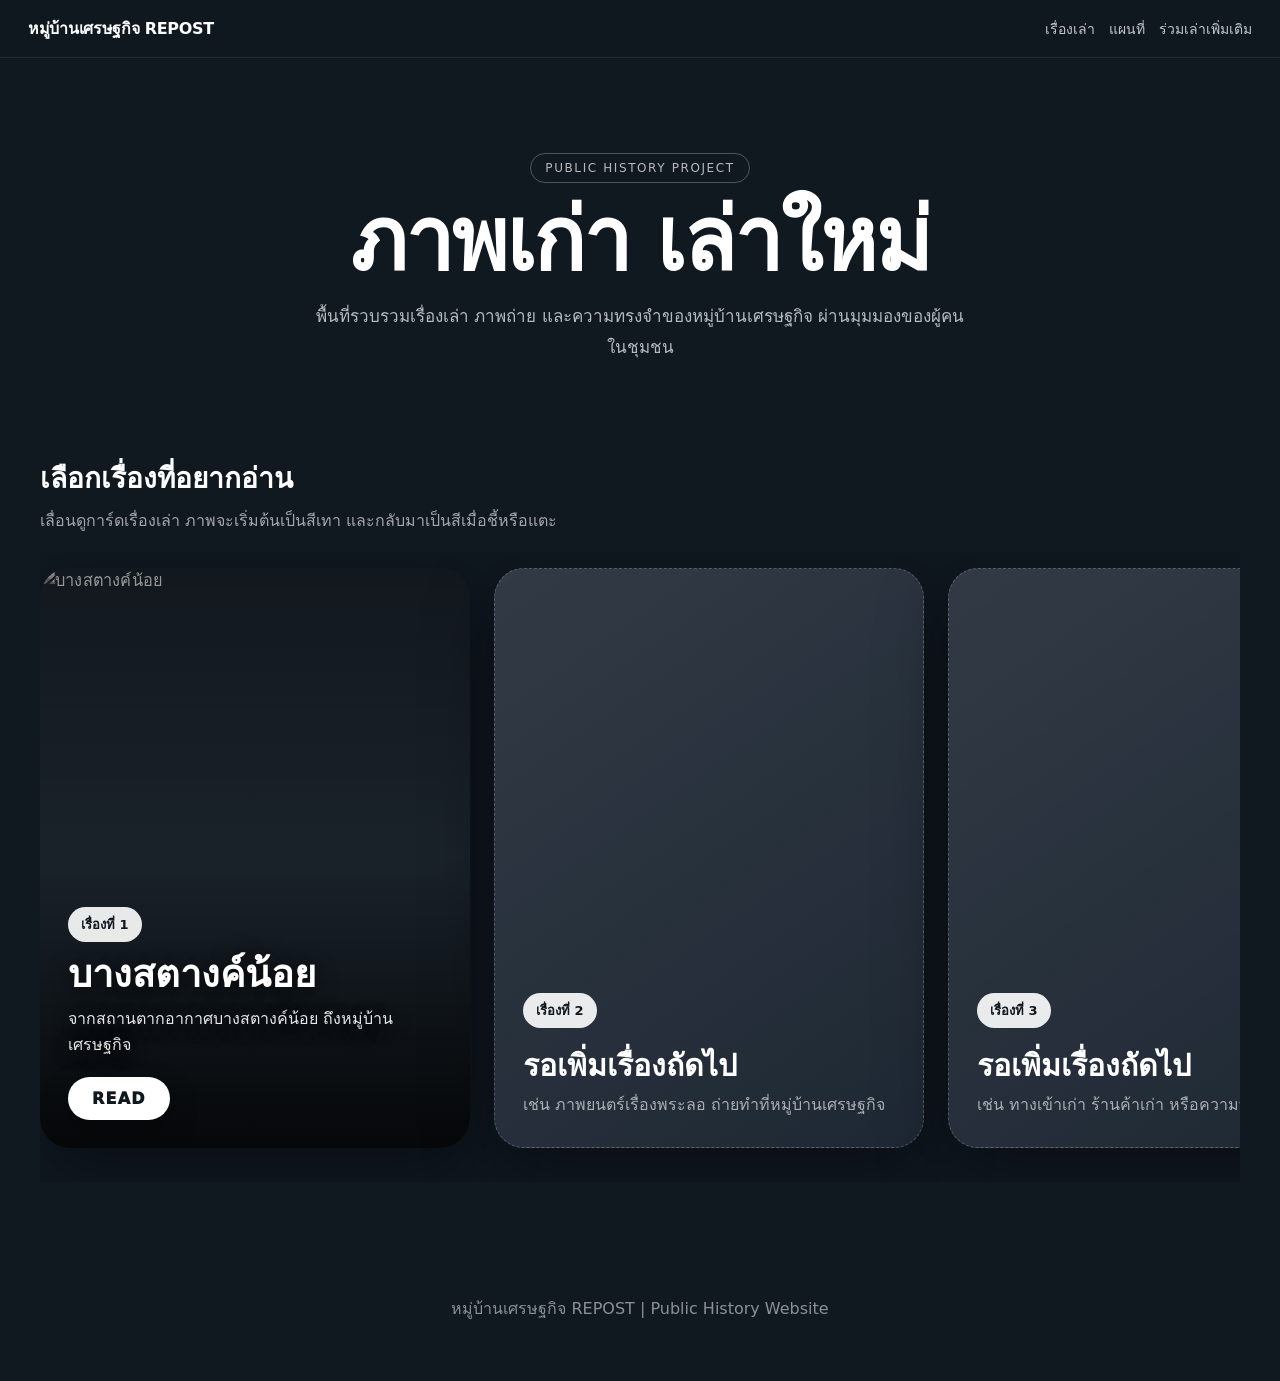
==== index.html @ ec175899 "index.html" ====
<!DOCTYPE html>
<html lang="th">
<head>
  <meta charset="UTF-8" />
  <meta name="viewport" content="width=device-width, initial-scale=1.0" />

  <title>หมู่บ้านเศรษฐกิจ REPOST</title>

  <link rel="stylesheet" href="style.css" />
</head>
<body>

  <header class="topbar">
    <div class="logo-text">หมู่บ้านเศรษฐกิจ REPOST</div>

    <nav class="nav-links">
      <a href="#stories">เรื่องเล่า</a>
      <a href="#">แผนที่</a>
      <a href="#">ร่วมเล่าเพิ่มเติม</a>
    </nav>
  </header>

  <main>

    <section class="hero">
      <div class="hero-content">
        <div class="eyebrow">PUBLIC HISTORY PROJECT</div>
        <h1>ภาพเก่า เล่าใหม่</h1>
        <p>
          พื้นที่รวบรวมเรื่องเล่า ภาพถ่าย และความทรงจำของหมู่บ้านเศรษฐกิจ
          ผ่านมุมมองของผู้คนในชุมชน
        </p>
      </div>
    </section>

    <section id="stories" class="stories-section">

      <div class="section-heading">
        <h2>เลือกเรื่องที่อยากอ่าน</h2>
        <p>เลื่อนดูการ์ดเรื่องเล่า ภาพจะเริ่มต้นเป็นสีเทา และกลับมาเป็นสีเมื่อชี้หรือแตะ</p>
      </div>

      <div class="story-carousel">

        <article class="story-card">
          <img src="images/pic2.svg" alt="บางสตางค์น้อย" />

          <div class="story-gradient"></div>

          <div class="story-info">
            <span class="story-number">เรื่องที่ 1</span>
            <h3>บางสตางค์น้อย</h3>
            <p>จากสถานตากอากาศบางสตางค์น้อย ถึงหมู่บ้านเศรษฐกิจ</p>
            <a class="read-btn" href="bang-satang-noi.html">READ</a>
          </div>
        </article>

        <article class="story-card empty-card">
          <div class="empty-content">
            <span class="story-number">เรื่องที่ 2</span>
            <h3>รอเพิ่มเรื่องถัดไป</h3>
            <p>เช่น ภาพยนตร์เรื่องพระลอ ถ่ายทำที่หมู่บ้านเศรษฐกิจ</p>
          </div>
        </article>

        <article class="story-card empty-card">
          <div class="empty-content">
            <span class="story-number">เรื่องที่ 3</span>
            <h3>รอเพิ่มเรื่องถัดไป</h3>
            <p>เช่น ทางเข้าเก่า ร้านค้าเก่า หรือความทรงจำวัยเด็ก</p>
          </div>
        </article>

      </div>

    </section>

  </main>

  <footer class="footer">
    <p>หมู่บ้านเศรษฐกิจ REPOST | Public History Website</p>
  </footer>

  <script src="script.js"></script>
</body>
</html>
---- style.css ----
* {
  box-sizing: border-box;
}

html {
  scroll-behavior: smooth;
}

body {
  margin: 0;
  font-family: system-ui, -apple-system, BlinkMacSystemFont, "Segoe UI", sans-serif;
  background: #101820;
  color: #ffffff;
}

/* ---------- Topbar ---------- */

.topbar {
  position: sticky;
  top: 0;
  z-index: 20;
  display: flex;
  justify-content: space-between;
  align-items: center;
  padding: 16px 28px;
  background: rgba(16, 24, 32, 0.82);
  backdrop-filter: blur(18px);
  border-bottom: 1px solid rgba(255, 255, 255, 0.08);
}

.logo-text {
  font-weight: 900;
  letter-spacing: -0.3px;
}

.nav-links {
  display: flex;
  gap: 14px;
}

.nav-links a {
  color: rgba(255, 255, 255, 0.76);
  text-decoration: none;
  font-size: 14px;
}

.nav-links a:hover {
  color: #ffffff;
}

/* ---------- Hero ---------- */

.hero {
  min-height: 42vh;
  display: flex;
  align-items: center;
  justify-content: center;
  padding: 56px 24px 34px;
  text-align: center;
}

.hero-content {
  width: min(760px, 92vw);
}

.eyebrow {
  display: inline-block;
  margin-bottom: 14px;
  padding: 7px 14px;
  border-radius: 999px;
  border: 1px solid rgba(255, 255, 255, 0.26);
  color: rgba(255, 255, 255, 0.7);
  font-size: 12px;
  letter-spacing: 1.6px;
}

.hero h1 {
  margin: 0;
  font-size: clamp(42px, 8vw, 86px);
  line-height: 1;
  font-weight: 950;
  letter-spacing: -2px;
}

.hero p {
  margin: 18px auto 0;
  max-width: 660px;
  color: rgba(255, 255, 255, 0.7);
  font-size: 17px;
  line-height: 1.8;
}

/* ---------- Stories ---------- */

.stories-section {
  width: min(1200px, 94vw);
  margin: 0 auto;
  padding: 20px 0 70px;
}

.section-heading {
  margin-bottom: 18px;
}

.section-heading h2 {
  margin: 0;
  font-size: 28px;
  font-weight: 900;
}

.section-heading p {
  margin: 8px 0 0;
  color: rgba(255, 255, 255, 0.62);
  line-height: 1.6;
}

.story-carousel {
  display: flex;
  gap: 24px;
  overflow-x: auto;
  padding: 16px 4px 34px;
  scroll-snap-type: x mandatory;
}

.story-carousel::-webkit-scrollbar {
  height: 10px;
}

.story-carousel::-webkit-scrollbar-track {
  background: rgba(255, 255, 255, 0.06);
  border-radius: 999px;
}

.story-carousel::-webkit-scrollbar-thumb {
  background: rgba(255, 255, 255, 0.28);
  border-radius: 999px;
}

.story-card {
  position: relative;
  flex: 0 0 min(82vw, 430px);
  height: 580px;
  border-radius: 30px;
  overflow: hidden;
  background: #1f2933;
  box-shadow: 0 24px 70px rgba(0, 0, 0, 0.38);
  scroll-snap-align: start;
  transition:
    transform 0.45s ease,
    box-shadow 0.45s ease;
}

.story-card:hover {
  transform: translateY(-10px);
  box-shadow: 0 34px 90px rgba(0, 0, 0, 0.58);
}

.story-card img {
  width: 100%;
  height: 100%;
  object-fit: cover;
  filter: grayscale(100%);
  transform: scale(1.02);
  transition:
    filter 0.8s ease,
    transform 0.8s ease;
}

.story-card:hover img {
  filter: grayscale(0%);
  transform: scale(1.08);
}

/* รองรับมือถือ: แตะแล้วเห็นสีง่ายขึ้น */
.story-card:active img {
  filter: grayscale(0%);
  transform: scale(1.08);
}

.story-gradient {
  position: absolute;
  inset: 0;
  background:
    linear-gradient(to top, rgba(0, 0, 0, 0.82), rgba(0, 0, 0, 0.18), rgba(0, 0, 0, 0.42));
  pointer-events: none;
}

.story-info {
  position: absolute;
  inset: 0;
  padding: 28px;
  display: flex;
  flex-direction: column;
  justify-content: flex-end;
}

.story-number {
  display: inline-flex;
  align-self: flex-start;
  margin-bottom: 12px;
  padding: 7px 13px;
  border-radius: 999px;
  background: rgba(255, 255, 255, 0.9);
  color: #101820;
  font-size: 13px;
  font-weight: 900;
}

.story-info h3 {
  margin: 0;
  font-size: 38px;
  line-height: 1.1;
  font-weight: 950;
  text-shadow: 0 4px 20px rgba(0, 0, 0, 0.85);
}

.story-info p {
  margin: 10px 0 18px;
  color: rgba(255, 255, 255, 0.9);
  line-height: 1.65;
  font-size: 16px;
  text-shadow: 0 4px 18px rgba(0, 0, 0, 0.85);
}

.read-btn {
  align-self: flex-start;
  display: inline-flex;
  align-items: center;
  justify-content: center;
  text-decoration: none;
  border-radius: 999px;
  padding: 12px 24px;
  background: #ffffff;
  color: #101820;
  font-weight: 950;
  letter-spacing: 1.2px;
  box-shadow: 0 12px 28px rgba(0, 0, 0, 0.35);
  transition:
    transform 0.3s ease,
    background 0.3s ease;
}

.read-btn:hover {
  transform: translateY(-2px);
  background: #ffd166;
}

/* ---------- Empty Card ---------- */

.empty-card {
  display: flex;
  align-items: flex-end;
  padding: 28px;
  background:
    linear-gradient(145deg, rgba(255, 255, 255, 0.10), rgba(255, 255, 255, 0.02)),
    #1a2430;
  border: 1px dashed rgba(255, 255, 255, 0.22);
}

.empty-content h3 {
  margin: 8px 0;
  font-size: 30px;
  line-height: 1.2;
}

.empty-content p {
  margin: 0;
  color: rgba(255, 255, 255, 0.62);
  line-height: 1.65;
}

/* ---------- Footer ---------- */

.footer {
  padding: 28px 24px 44px;
  text-align: center;
  color: rgba(255, 255, 255, 0.52);
}

/* ---------- Responsive ---------- */

@media (max-width: 760px) {
  .topbar {
    align-items: flex-start;
    gap: 10px;
    flex-direction: column;
  }

  .nav-links {
    width: 100%;
    overflow-x: auto;
    padding-bottom: 2px;
  }

  .hero {
    min-height: 36vh;
    padding-top: 42px;
  }

  .story-card {
    flex-basis: 86vw;
    height: 540px;
  }

  .story-info h3 {
    font-size: 32px;
  }
}
.story-card.is-touching img {
  filter: grayscale(0%);
  transform: scale(1.08);
}
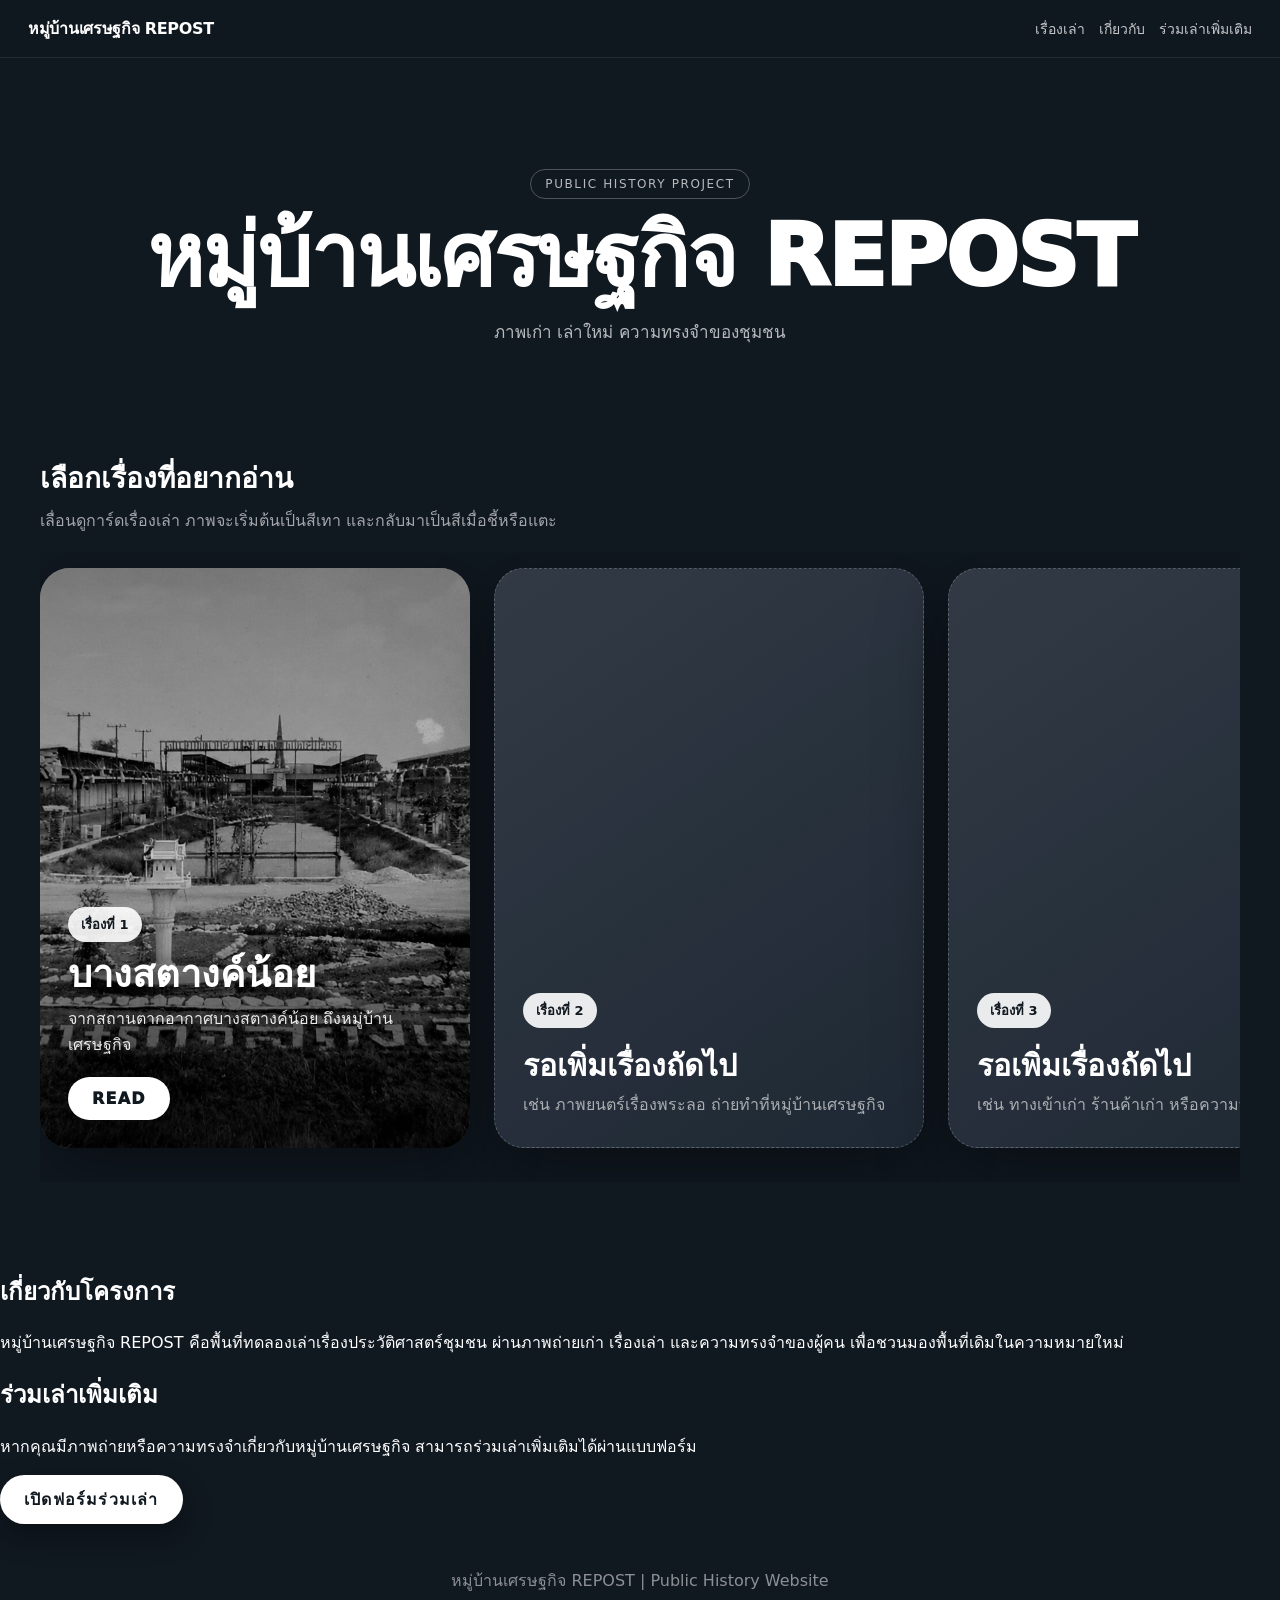
==== commit da0e0d80: "index.html" ====
--- a/index.html
+++ b/index.html
@@ -15,42 +15,51 @@
 
     <nav class="nav-links">
       <a href="#stories">เรื่องเล่า</a>
-      <a href="#">แผนที่</a>
-      <a href="#">ร่วมเล่าเพิ่มเติม</a>
+      <a href="#about">เกี่ยวกับ</a>
+      <a href="#comment">ร่วมเล่าเพิ่มเติม</a>
     </nav>
   </header>
 
   <main>
 
-    <section class="hero">
-      <div class="hero-content">
+    <section class="hero" id="home">
+      <div class="hero-inner">
         <div class="eyebrow">PUBLIC HISTORY PROJECT</div>
-        <h1>ภาพเก่า เล่าใหม่</h1>
+
+        <h1>หมู่บ้านเศรษฐกิจ REPOST</h1>
+
         <p>
-          พื้นที่รวบรวมเรื่องเล่า ภาพถ่าย และความทรงจำของหมู่บ้านเศรษฐกิจ
-          ผ่านมุมมองของผู้คนในชุมชน
+          ภาพเก่า เล่าใหม่ ความทรงจำของชุมชน
         </p>
       </div>
     </section>
 
-    <section id="stories" class="stories-section">
+    <section class="stories-section" id="stories">
 
       <div class="section-heading">
         <h2>เลือกเรื่องที่อยากอ่าน</h2>
-        <p>เลื่อนดูการ์ดเรื่องเล่า ภาพจะเริ่มต้นเป็นสีเทา และกลับมาเป็นสีเมื่อชี้หรือแตะ</p>
+        <p>
+          เลื่อนดูการ์ดเรื่องเล่า ภาพจะเริ่มต้นเป็นสีเทา
+          และกลับมาเป็นสีเมื่อชี้หรือแตะ
+        </p>
       </div>
 
       <div class="story-carousel">
 
         <article class="story-card">
-          <img src="images/pic2.svg" alt="บางสตางค์น้อย" />
+          <img src="pic2.svg" alt="บางสตางค์น้อย">
 
           <div class="story-gradient"></div>
 
           <div class="story-info">
             <span class="story-number">เรื่องที่ 1</span>
+
             <h3>บางสตางค์น้อย</h3>
-            <p>จากสถานตากอากาศบางสตางค์น้อย ถึงหมู่บ้านเศรษฐกิจ</p>
+
+            <p>
+              จากสถานตากอากาศบางสตางค์น้อย ถึงหมู่บ้านเศรษฐกิจ
+            </p>
+
             <a class="read-btn" href="bang-satang-noi.html">READ</a>
           </div>
         </article>
@@ -58,21 +67,56 @@
         <article class="story-card empty-card">
           <div class="empty-content">
             <span class="story-number">เรื่องที่ 2</span>
+
             <h3>รอเพิ่มเรื่องถัดไป</h3>
-            <p>เช่น ภาพยนตร์เรื่องพระลอ ถ่ายทำที่หมู่บ้านเศรษฐกิจ</p>
+
+            <p>
+              เช่น ภาพยนตร์เรื่องพระลอ ถ่ายทำที่หมู่บ้านเศรษฐกิจ
+            </p>
           </div>
         </article>
 
         <article class="story-card empty-card">
           <div class="empty-content">
             <span class="story-number">เรื่องที่ 3</span>
+
             <h3>รอเพิ่มเรื่องถัดไป</h3>
-            <p>เช่น ทางเข้าเก่า ร้านค้าเก่า หรือความทรงจำวัยเด็ก</p>
+
+            <p>
+              เช่น ทางเข้าเก่า ร้านค้าเก่า หรือความทรงจำวัยเด็ก
+            </p>
           </div>
         </article>
 
       </div>
 
+    </section>
+
+    <section class="about-section" id="about">
+      <div class="about-card">
+        <h2>เกี่ยวกับโครงการ</h2>
+
+        <p>
+          หมู่บ้านเศรษฐกิจ REPOST คือพื้นที่ทดลองเล่าเรื่องประวัติศาสตร์ชุมชน
+          ผ่านภาพถ่ายเก่า เรื่องเล่า และความทรงจำของผู้คน
+          เพื่อชวนมองพื้นที่เดิมในความหมายใหม่
+        </p>
+      </div>
+    </section>
+
+    <section class="comment-section" id="comment">
+      <div class="comment-card">
+        <h2>ร่วมเล่าเพิ่มเติม</h2>
+
+        <p>
+          หากคุณมีภาพถ่ายหรือความทรงจำเกี่ยวกับหมู่บ้านเศรษฐกิจ
+          สามารถร่วมเล่าเพิ่มเติมได้ผ่านแบบฟอร์ม
+        </p>
+
+        <a class="read-btn" href="#" target="_blank" rel="noopener">
+          เปิดฟอร์มร่วมเล่า
+        </a>
+      </div>
     </section>
 
   </main>
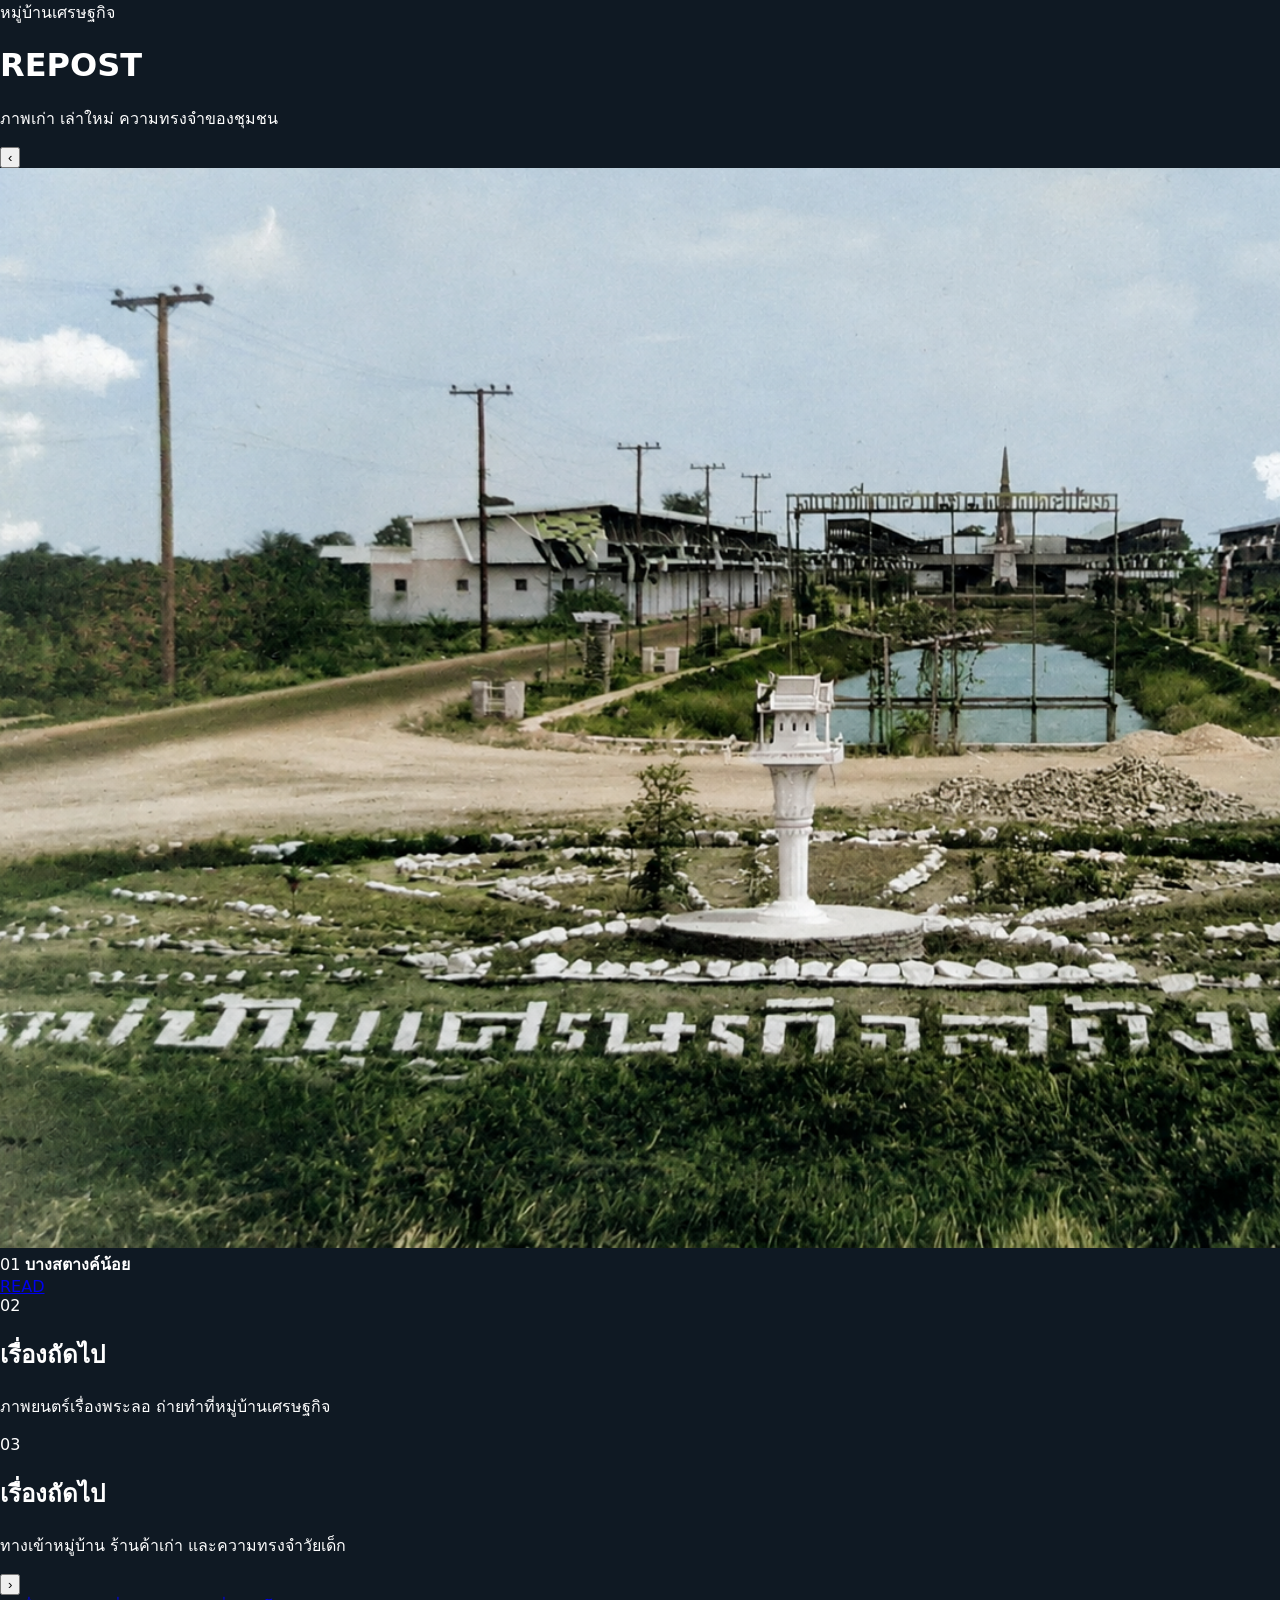
==== commit ee1c18a0: "index.html" ====
--- a/index.html
+++ b/index.html
@@ -5,125 +5,71 @@
   <meta name="viewport" content="width=device-width, initial-scale=1.0" />
 
   <title>หมู่บ้านเศรษฐกิจ REPOST</title>
-
   <link rel="stylesheet" href="style.css" />
 </head>
+
 <body>
 
-  <header class="topbar">
-    <div class="logo-text">หมู่บ้านเศรษฐกิจ REPOST</div>
+  <main class="app-shell">
 
-    <nav class="nav-links">
-      <a href="#stories">เรื่องเล่า</a>
-      <a href="#about">เกี่ยวกับ</a>
-      <a href="#comment">ร่วมเล่าเพิ่มเติม</a>
-    </nav>
-  </header>
+    <header class="brand-header">
+      <div class="small-title">หมู่บ้านเศรษฐกิจ</div>
+      <h1>REPOST</h1>
+      <p>ภาพเก่า เล่าใหม่ ความทรงจำของชุมชน</p>
+    </header>
 
-  <main>
+    <section class="story-stage">
 
-    <section class="hero" id="home">
-      <div class="hero-inner">
-        <div class="eyebrow">PUBLIC HISTORY PROJECT</div>
+      <button class="nav-btn nav-left" onclick="scrollStories(-1)">‹</button>
 
-        <h1>หมู่บ้านเศรษฐกิจ REPOST</h1>
+      <div class="story-track" id="storyTrack">
 
-        <p>
-          ภาพเก่า เล่าใหม่ ความทรงจำของชุมชน
-        </p>
-      </div>
-    </section>
+        <article class="story-slide active">
+          <a href="bang-satang-noi.html" class="story-image-link">
+            <img src="pic2.svg" alt="บางสตางค์น้อย" />
+          </a>
 
-    <section class="stories-section" id="stories">
+          <div class="slide-bottom">
+            <div class="slide-meta">
+              <span>01</span>
+              <strong>บางสตางค์น้อย</strong>
+            </div>
 
-      <div class="section-heading">
-        <h2>เลือกเรื่องที่อยากอ่าน</h2>
-        <p>
-          เลื่อนดูการ์ดเรื่องเล่า ภาพจะเริ่มต้นเป็นสีเทา
-          และกลับมาเป็นสีเมื่อชี้หรือแตะ
-        </p>
-      </div>
-
-      <div class="story-carousel">
-
-        <article class="story-card">
-          <img src="pic2.svg" alt="บางสตางค์น้อย">
-
-          <div class="story-gradient"></div>
-
-          <div class="story-info">
-            <span class="story-number">เรื่องที่ 1</span>
-
-            <h3>บางสตางค์น้อย</h3>
-
-            <p>
-              จากสถานตากอากาศบางสตางค์น้อย ถึงหมู่บ้านเศรษฐกิจ
-            </p>
-
-            <a class="read-btn" href="bang-satang-noi.html">READ</a>
+            <a class="read-pill" href="bang-satang-noi.html">
+              READ
+            </a>
           </div>
         </article>
 
-        <article class="story-card empty-card">
-          <div class="empty-content">
-            <span class="story-number">เรื่องที่ 2</span>
-
-            <h3>รอเพิ่มเรื่องถัดไป</h3>
-
-            <p>
-              เช่น ภาพยนตร์เรื่องพระลอ ถ่ายทำที่หมู่บ้านเศรษฐกิจ
-            </p>
+        <article class="story-slide placeholder-slide">
+          <div class="placeholder-inner">
+            <span>02</span>
+            <h2>เรื่องถัดไป</h2>
+            <p>ภาพยนตร์เรื่องพระลอ ถ่ายทำที่หมู่บ้านเศรษฐกิจ</p>
           </div>
         </article>
 
-        <article class="story-card empty-card">
-          <div class="empty-content">
-            <span class="story-number">เรื่องที่ 3</span>
-
-            <h3>รอเพิ่มเรื่องถัดไป</h3>
-
-            <p>
-              เช่น ทางเข้าเก่า ร้านค้าเก่า หรือความทรงจำวัยเด็ก
-            </p>
+        <article class="story-slide placeholder-slide">
+          <div class="placeholder-inner">
+            <span>03</span>
+            <h2>เรื่องถัดไป</h2>
+            <p>ทางเข้าหมู่บ้าน ร้านค้าเก่า และความทรงจำวัยเด็ก</p>
           </div>
         </article>
 
       </div>
 
+      <button class="nav-btn nav-right" onclick="scrollStories(1)">›</button>
+
     </section>
 
-    <section class="about-section" id="about">
-      <div class="about-card">
-        <h2>เกี่ยวกับโครงการ</h2>
-
-        <p>
-          หมู่บ้านเศรษฐกิจ REPOST คือพื้นที่ทดลองเล่าเรื่องประวัติศาสตร์ชุมชน
-          ผ่านภาพถ่ายเก่า เรื่องเล่า และความทรงจำของผู้คน
-          เพื่อชวนมองพื้นที่เดิมในความหมายใหม่
-        </p>
-      </div>
-    </section>
-
-    <section class="comment-section" id="comment">
-      <div class="comment-card">
-        <h2>ร่วมเล่าเพิ่มเติม</h2>
-
-        <p>
-          หากคุณมีภาพถ่ายหรือความทรงจำเกี่ยวกับหมู่บ้านเศรษฐกิจ
-          สามารถร่วมเล่าเพิ่มเติมได้ผ่านแบบฟอร์ม
-        </p>
-
-        <a class="read-btn" href="#" target="_blank" rel="noopener">
-          เปิดฟอร์มร่วมเล่า
-        </a>
-      </div>
-    </section>
+    <footer class="bottom-menu">
+      <a href="#">ส่งเรื่องเล่า</a>
+      <a href="#">แผนที่ความทรงจำ</a>
+      <a href="#">เกี่ยวกับโครงการ</a>
+    </footer>
 
   </main>
-
-  <footer class="footer">
-    <p>หมู่บ้านเศรษฐกิจ REPOST | Public History Website</p>
-  </footer>
 
   <script src="script.js"></script>
 </body>
--- a/style.css
+++ b/style.css
@@ -9,7 +9,7 @@
 body {
   margin: 0;
   font-family: system-ui, -apple-system, BlinkMacSystemFont, "Segoe UI", sans-serif;
-  background: #101820;
+  background: #0f1923;
   color: #ffffff;
 }
 
@@ -18,12 +18,13 @@
 .topbar {
   position: sticky;
   top: 0;
-  z-index: 20;
+  z-index: 50;
   display: flex;
   justify-content: space-between;
   align-items: center;
+  gap: 14px;
   padding: 16px 28px;
-  background: rgba(16, 24, 32, 0.82);
+  background: rgba(15, 25, 35, 0.86);
   backdrop-filter: blur(18px);
   border-bottom: 1px solid rgba(255, 255, 255, 0.08);
 }
@@ -36,10 +37,11 @@
 .nav-links {
   display: flex;
   gap: 14px;
+  flex-wrap: wrap;
 }
 
 .nav-links a {
-  color: rgba(255, 255, 255, 0.76);
+  color: rgba(255, 255, 255, 0.74);
   text-decoration: none;
   font-size: 14px;
 }
@@ -51,42 +53,41 @@
 /* ---------- Hero ---------- */
 
 .hero {
-  min-height: 42vh;
+  min-height: 40vh;
   display: flex;
   align-items: center;
   justify-content: center;
-  padding: 56px 24px 34px;
+  padding: 58px 24px 36px;
   text-align: center;
 }
 
-.hero-content {
-  width: min(760px, 92vw);
+.hero-inner {
+  width: min(820px, 92vw);
 }
 
 .eyebrow {
   display: inline-block;
-  margin-bottom: 14px;
+  margin-bottom: 16px;
   padding: 7px 14px;
   border-radius: 999px;
-  border: 1px solid rgba(255, 255, 255, 0.26);
-  color: rgba(255, 255, 255, 0.7);
+  border: 1px solid rgba(255, 255, 255, 0.28);
+  color: rgba(255, 255, 255, 0.72);
   font-size: 12px;
-  letter-spacing: 1.6px;
+  letter-spacing: 1.7px;
 }
 
 .hero h1 {
   margin: 0;
-  font-size: clamp(42px, 8vw, 86px);
-  line-height: 1;
+  font-size: clamp(40px, 7vw, 82px);
+  line-height: 1.05;
   font-weight: 950;
   letter-spacing: -2px;
 }
 
 .hero p {
   margin: 18px auto 0;
-  max-width: 660px;
-  color: rgba(255, 255, 255, 0.7);
-  font-size: 17px;
+  color: rgba(255, 255, 255, 0.72);
+  font-size: 18px;
   line-height: 1.8;
 }
 
@@ -95,7 +96,7 @@
 .stories-section {
   width: min(1200px, 94vw);
   margin: 0 auto;
-  padding: 20px 0 70px;
+  padding: 18px 0 70px;
 }
 
 .section-heading {
@@ -110,15 +111,16 @@
 
 .section-heading p {
   margin: 8px 0 0;
+  max-width: 720px;
   color: rgba(255, 255, 255, 0.62);
-  line-height: 1.6;
+  line-height: 1.7;
 }
 
 .story-carousel {
   display: flex;
   gap: 24px;
   overflow-x: auto;
-  padding: 16px 4px 34px;
+  padding: 16px 4px 36px;
   scroll-snap-type: x mandatory;
 }
 
@@ -150,7 +152,8 @@
     box-shadow 0.45s ease;
 }
 
-.story-card:hover {
+.story-card:hover,
+.story-card.is-touching {
   transform: translateY(-10px);
   box-shadow: 0 34px 90px rgba(0, 0, 0, 0.58);
 }
@@ -166,13 +169,8 @@
     transform 0.8s ease;
 }
 
-.story-card:hover img {
-  filter: grayscale(0%);
-  transform: scale(1.08);
-}
-
-/* รองรับมือถือ: แตะแล้วเห็นสีง่ายขึ้น */
-.story-card:active img {
+.story-card:hover img,
+.story-card.is-touching img {
   filter: grayscale(0%);
   transform: scale(1.08);
 }
@@ -181,7 +179,12 @@
   position: absolute;
   inset: 0;
   background:
-    linear-gradient(to top, rgba(0, 0, 0, 0.82), rgba(0, 0, 0, 0.18), rgba(0, 0, 0, 0.42));
+    linear-gradient(
+      to top,
+      rgba(0, 0, 0, 0.86),
+      rgba(0, 0, 0, 0.22),
+      rgba(0, 0, 0, 0.38)
+    );
   pointer-events: none;
 }
 
@@ -211,15 +214,15 @@
   font-size: 38px;
   line-height: 1.1;
   font-weight: 950;
-  text-shadow: 0 4px 20px rgba(0, 0, 0, 0.85);
+  text-shadow: 0 4px 20px rgba(0, 0, 0, 0.9);
 }
 
 .story-info p {
   margin: 10px 0 18px;
-  color: rgba(255, 255, 255, 0.9);
+  color: rgba(255, 255, 255, 0.92);
   line-height: 1.65;
   font-size: 16px;
-  text-shadow: 0 4px 18px rgba(0, 0, 0, 0.85);
+  text-shadow: 0 4px 18px rgba(0, 0, 0, 0.9);
 }
 
 .read-btn {
@@ -269,6 +272,35 @@
   line-height: 1.65;
 }
 
+/* ---------- About / Comment ---------- */
+
+.about-section,
+.comment-section {
+  width: min(900px, 92vw);
+  margin: 0 auto 34px;
+}
+
+.about-card,
+.comment-card {
+  padding: 30px;
+  border-radius: 28px;
+  background: rgba(255, 255, 255, 0.07);
+  border: 1px solid rgba(255, 255, 255, 0.11);
+}
+
+.about-card h2,
+.comment-card h2 {
+  margin: 0 0 12px;
+  font-size: 28px;
+}
+
+.about-card p,
+.comment-card p {
+  margin: 0 0 20px;
+  color: rgba(255, 255, 255, 0.72);
+  line-height: 1.85;
+}
+
 /* ---------- Footer ---------- */
 
 .footer {
@@ -282,7 +314,6 @@
 @media (max-width: 760px) {
   .topbar {
     align-items: flex-start;
-    gap: 10px;
     flex-direction: column;
   }
 
@@ -293,7 +324,7 @@
   }
 
   .hero {
-    min-height: 36vh;
+    min-height: 34vh;
     padding-top: 42px;
   }
 
@@ -306,7 +337,3 @@
     font-size: 32px;
   }
 }
-.story-card.is-touching img {
-  filter: grayscale(0%);
-  transform: scale(1.08);
-}
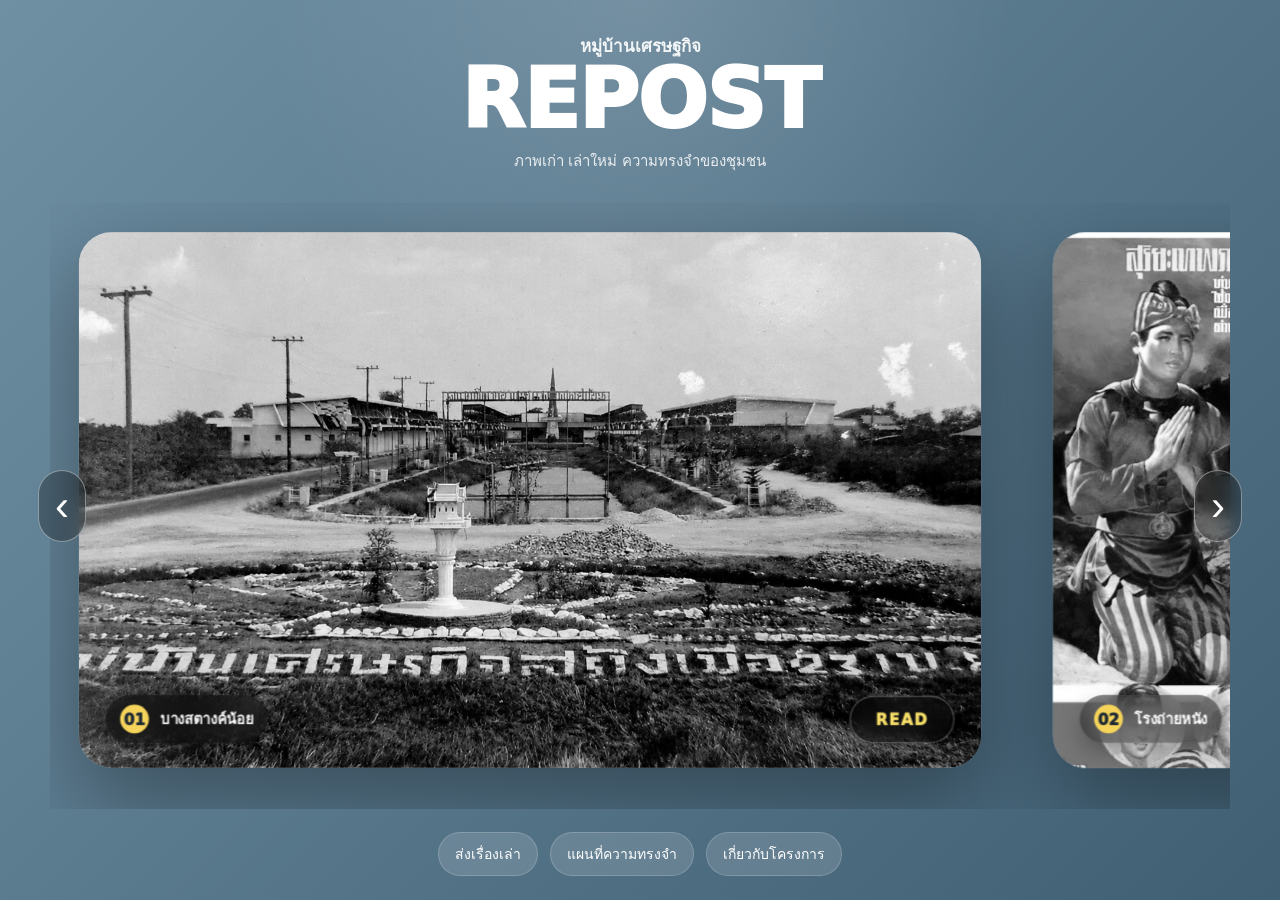
==== commit 94b18aeb: "index.html" ====
--- a/index.html
+++ b/index.html
@@ -5,6 +5,7 @@
   <meta name="viewport" content="width=device-width, initial-scale=1.0" />
 
   <title>หมู่บ้านเศรษฐกิจ REPOST</title>
+
   <link rel="stylesheet" href="style.css" />
 </head>
 
@@ -20,11 +21,12 @@
 
     <section class="story-stage">
 
-      <button class="nav-btn nav-left" onclick="scrollStories(-1)">‹</button>
+      <button class="nav-btn nav-left" onclick="scrollStories(-1)" aria-label="เลื่อนไปซ้าย">‹</button>
 
       <div class="story-track" id="storyTrack">
 
-        <article class="story-slide active">
+        <!-- STORY 01 -->
+        <article class="story-slide">
           <a href="bang-satang-noi.html" class="story-image-link">
             <img src="pic2.svg" alt="บางสตางค์น้อย" />
           </a>
@@ -35,31 +37,45 @@
               <strong>บางสตางค์น้อย</strong>
             </div>
 
-            <a class="read-pill" href="bang-satang-noi.html">
-              READ
-            </a>
+            <a class="read-pill" href="bang-satang-noi.html">READ</a>
           </div>
         </article>
 
-        <article class="story-slide placeholder-slide">
-          <div class="placeholder-inner">
-            <span>02</span>
-            <h2>เรื่องถัดไป</h2>
-            <p>ภาพยนตร์เรื่องพระลอ ถ่ายทำที่หมู่บ้านเศรษฐกิจ</p>
+        <!-- STORY 02 -->
+        <article class="story-slide">
+          <a href="rong-thai-nang.html" class="story-image-link">
+            <img src="pic3.svg" alt="โรงถ่ายหนัง" />
+          </a>
+
+          <div class="slide-bottom">
+            <div class="slide-meta">
+              <span>02</span>
+              <strong>โรงถ่ายหนัง</strong>
+            </div>
+
+            <a class="read-pill" href="rong-thai-nang.html">READ</a>
           </div>
         </article>
 
-        <article class="story-slide placeholder-slide">
-          <div class="placeholder-inner">
-            <span>03</span>
-            <h2>เรื่องถัดไป</h2>
-            <p>ทางเข้าหมู่บ้าน ร้านค้าเก่า และความทรงจำวัยเด็ก</p>
+        <!-- STORY 03 -->
+        <article class="story-slide">
+          <a href="act-school.html" class="story-image-link">
+            <img src="pic4.svg" alt="โรงเรียนอัสสัมชัญธนบุรี" />
+          </a>
+
+          <div class="slide-bottom">
+            <div class="slide-meta">
+              <span>03</span>
+              <strong>โรงเรียนอัสสัมชัญธนบุรี</strong>
+            </div>
+
+            <a class="read-pill" href="act-school.html">READ</a>
           </div>
         </article>
 
       </div>
 
-      <button class="nav-btn nav-right" onclick="scrollStories(1)">›</button>
+      <button class="nav-btn nav-right" onclick="scrollStories(1)" aria-label="เลื่อนไปขวา">›</button>
 
     </section>
 
--- a/style.css
+++ b/style.css
@@ -8,332 +8,294 @@
 
 body {
   margin: 0;
+  min-height: 100vh;
   font-family: system-ui, -apple-system, BlinkMacSystemFont, "Segoe UI", sans-serif;
-  background: #0f1923;
-  color: #ffffff;
-}
-
-/* ---------- Topbar ---------- */
-
-.topbar {
-  position: sticky;
-  top: 0;
-  z-index: 50;
-  display: flex;
-  justify-content: space-between;
+  background:
+    radial-gradient(circle at top, rgba(255,255,255,0.12), transparent 34%),
+    linear-gradient(135deg, #6f8fa3, #405f73);
+  color: white;
+  overflow-x: hidden;
+}
+
+.app-shell {
+  min-height: 100vh;
+  padding: 32px 28px 24px;
+  display: flex;
+  flex-direction: column;
+}
+
+.brand-header {
+  text-align: center;
+  margin-bottom: 24px;
+}
+
+.small-title {
+  font-size: 17px;
+  font-weight: 800;
+  opacity: 0.92;
+}
+
+.brand-header h1 {
+  margin: 0;
+  font-size: clamp(44px, 7vw, 82px);
+  line-height: 1;
+  font-weight: 950;
+  letter-spacing: -1px;
+}
+
+.brand-header p {
+  margin: 8px 0 0;
+  font-size: 15px;
+  opacity: 0.85;
+}
+
+.story-stage {
+  position: relative;
+  flex: 1;
+  width: min(1180px, 96vw);
+  margin: 0 auto;
+  display: flex;
   align-items: center;
-  gap: 14px;
-  padding: 16px 28px;
-  background: rgba(15, 25, 35, 0.86);
-  backdrop-filter: blur(18px);
-  border-bottom: 1px solid rgba(255, 255, 255, 0.08);
-}
-
-.logo-text {
-  font-weight: 900;
-  letter-spacing: -0.3px;
-}
-
-.nav-links {
-  display: flex;
-  gap: 14px;
-  flex-wrap: wrap;
-}
-
-.nav-links a {
-  color: rgba(255, 255, 255, 0.74);
-  text-decoration: none;
-  font-size: 14px;
-}
-
-.nav-links a:hover {
-  color: #ffffff;
-}
-
-/* ---------- Hero ---------- */
-
-.hero {
-  min-height: 40vh;
-  display: flex;
-  align-items: center;
-  justify-content: center;
-  padding: 58px 24px 36px;
-  text-align: center;
-}
-
-.hero-inner {
-  width: min(820px, 92vw);
-}
-
-.eyebrow {
-  display: inline-block;
-  margin-bottom: 16px;
-  padding: 7px 14px;
-  border-radius: 999px;
-  border: 1px solid rgba(255, 255, 255, 0.28);
-  color: rgba(255, 255, 255, 0.72);
-  font-size: 12px;
-  letter-spacing: 1.7px;
-}
-
-.hero h1 {
-  margin: 0;
-  font-size: clamp(40px, 7vw, 82px);
-  line-height: 1.05;
-  font-weight: 950;
-  letter-spacing: -2px;
-}
-
-.hero p {
-  margin: 18px auto 0;
-  color: rgba(255, 255, 255, 0.72);
-  font-size: 18px;
-  line-height: 1.8;
-}
-
-/* ---------- Stories ---------- */
-
-.stories-section {
-  width: min(1200px, 94vw);
-  margin: 0 auto;
-  padding: 18px 0 70px;
-}
-
-.section-heading {
-  margin-bottom: 18px;
-}
-
-.section-heading h2 {
-  margin: 0;
-  font-size: 28px;
-  font-weight: 900;
-}
-
-.section-heading p {
-  margin: 8px 0 0;
-  max-width: 720px;
-  color: rgba(255, 255, 255, 0.62);
-  line-height: 1.7;
-}
-
-.story-carousel {
-  display: flex;
-  gap: 24px;
+}
+
+.story-track {
+  width: 100%;
+  display: flex;
+  gap: 34px;
   overflow-x: auto;
-  padding: 16px 4px 36px;
   scroll-snap-type: x mandatory;
-}
-
-.story-carousel::-webkit-scrollbar {
-  height: 10px;
-}
-
-.story-carousel::-webkit-scrollbar-track {
-  background: rgba(255, 255, 255, 0.06);
-  border-radius: 999px;
-}
-
-.story-carousel::-webkit-scrollbar-thumb {
-  background: rgba(255, 255, 255, 0.28);
-  border-radius: 999px;
-}
-
-.story-card {
+  padding: 18px 10px 30px;
+}
+
+.story-track::-webkit-scrollbar {
+  height: 9px;
+}
+
+.story-track::-webkit-scrollbar-thumb {
+  background: rgba(255,255,255,0.45);
+  border-radius: 999px;
+}
+
+.story-slide {
   position: relative;
-  flex: 0 0 min(82vw, 430px);
-  height: 580px;
-  border-radius: 30px;
+  flex: 0 0 min(86vw, 940px);
+  height: min(62vh, 620px);
+  min-height: 460px;
+  border-radius: 34px;
   overflow: hidden;
-  background: #1f2933;
-  box-shadow: 0 24px 70px rgba(0, 0, 0, 0.38);
-  scroll-snap-align: start;
-  transition:
-    transform 0.45s ease,
-    box-shadow 0.45s ease;
-}
-
-.story-card:hover,
-.story-card.is-touching {
-  transform: translateY(-10px);
-  box-shadow: 0 34px 90px rgba(0, 0, 0, 0.58);
-}
-
-.story-card img {
+  scroll-snap-align: center;
+  background: rgba(255,255,255,0.18);
+  box-shadow:
+    0 34px 90px rgba(0,0,0,0.34),
+    inset 0 0 0 1px rgba(255,255,255,0.18);
+  transform: scale(0.96);
+  transition: transform 0.45s ease, box-shadow 0.45s ease;
+}
+
+.story-slide:hover {
+  transform: scale(1);
+  box-shadow:
+    0 40px 110px rgba(0,0,0,0.48),
+    inset 0 0 0 1px rgba(255,255,255,0.22);
+}
+
+.story-image-link {
+  display: block;
+  width: 100%;
+  height: 100%;
+}
+
+.story-slide img {
   width: 100%;
   height: 100%;
   object-fit: cover;
   filter: grayscale(100%);
   transform: scale(1.02);
-  transition:
-    filter 0.8s ease,
-    transform 0.8s ease;
-}
-
-.story-card:hover img,
-.story-card.is-touching img {
+  transition: filter 0.75s ease, transform 0.75s ease;
+}
+
+.story-slide:hover img,
+.story-slide.is-touching img {
   filter: grayscale(0%);
-  transform: scale(1.08);
-}
-
-.story-gradient {
+  transform: scale(1.06);
+}
+
+.slide-bottom {
   position: absolute;
-  inset: 0;
+  left: 28px;
+  right: 28px;
+  bottom: 26px;
+  display: flex;
+  justify-content: space-between;
+  align-items: flex-end;
+  pointer-events: none;
+}
+
+.slide-meta {
+  display: flex;
+  align-items: center;
+  gap: 12px;
+  padding: 10px 15px;
+  border-radius: 999px;
+  background: rgba(0,0,0,0.42);
+  backdrop-filter: blur(12px);
+  box-shadow: 0 10px 26px rgba(0,0,0,0.28);
+}
+
+.slide-meta span {
+  width: 30px;
+  height: 30px;
+  border-radius: 50%;
+  background: #f6d45b;
+  color: #1d2833;
+  display: grid;
+  place-items: center;
+  font-weight: 950;
+}
+
+.slide-meta strong {
+  font-size: 15px;
+}
+
+.read-pill {
+  pointer-events: auto;
+  text-decoration: none;
+  color: #f8df6a;
+  font-weight: 950;
+  letter-spacing: 1.5px;
+  padding: 14px 26px;
+  border-radius: 999px;
+  background: rgba(0,0,0,0.48);
+  border: 1px solid rgba(255,255,255,0.35);
+  backdrop-filter: blur(12px);
+  box-shadow: 0 12px 28px rgba(0,0,0,0.35);
+  transition: transform 0.3s ease, background 0.3s ease;
+}
+
+.read-pill:hover {
+  transform: translateY(-3px);
+  background: rgba(0,0,0,0.68);
+}
+
+.placeholder-slide {
+  display: grid;
+  place-items: center;
+  border: 1px dashed rgba(255,255,255,0.35);
   background:
-    linear-gradient(
-      to top,
-      rgba(0, 0, 0, 0.86),
-      rgba(0, 0, 0, 0.22),
-      rgba(0, 0, 0, 0.38)
-    );
-  pointer-events: none;
-}
-
-.story-info {
+    linear-gradient(135deg, rgba(255,255,255,0.12), rgba(255,255,255,0.03)),
+    rgba(0,0,0,0.16);
+}
+
+.placeholder-inner {
+  width: min(520px, 80%);
+  text-align: center;
+}
+
+.placeholder-inner span {
+  display: inline-grid;
+  place-items: center;
+  width: 44px;
+  height: 44px;
+  border-radius: 50%;
+  margin-bottom: 14px;
+  background: #f6d45b;
+  color: #1d2833;
+  font-weight: 950;
+}
+
+.placeholder-inner h2 {
+  margin: 0 0 8px;
+  font-size: 36px;
+}
+
+.placeholder-inner p {
+  margin: 0;
+  line-height: 1.7;
+  opacity: 0.76;
+}
+
+.nav-btn {
   position: absolute;
-  inset: 0;
-  padding: 28px;
-  display: flex;
-  flex-direction: column;
-  justify-content: flex-end;
-}
-
-.story-number {
-  display: inline-flex;
-  align-self: flex-start;
-  margin-bottom: 12px;
-  padding: 7px 13px;
-  border-radius: 999px;
-  background: rgba(255, 255, 255, 0.9);
-  color: #101820;
-  font-size: 13px;
-  font-weight: 900;
-}
-
-.story-info h3 {
-  margin: 0;
-  font-size: 38px;
-  line-height: 1.1;
-  font-weight: 950;
-  text-shadow: 0 4px 20px rgba(0, 0, 0, 0.9);
-}
-
-.story-info p {
-  margin: 10px 0 18px;
-  color: rgba(255, 255, 255, 0.92);
-  line-height: 1.65;
-  font-size: 16px;
-  text-shadow: 0 4px 18px rgba(0, 0, 0, 0.9);
-}
-
-.read-btn {
-  align-self: flex-start;
-  display: inline-flex;
-  align-items: center;
+  z-index: 5;
+  top: 50%;
+  transform: translateY(-50%);
+  width: 48px;
+  height: 72px;
+  border-radius: 999px;
+  border: 1px solid rgba(255,255,255,0.4);
+  background: rgba(0,0,0,0.28);
+  color: white;
+  font-size: 42px;
+  line-height: 1;
+  cursor: pointer;
+  backdrop-filter: blur(10px);
+}
+
+.nav-left {
+  left: -12px;
+}
+
+.nav-right {
+  right: -12px;
+}
+
+.nav-btn:hover {
+  background: rgba(0,0,0,0.48);
+}
+
+.bottom-menu {
+  display: flex;
   justify-content: center;
+  gap: 12px;
+  flex-wrap: wrap;
+  padding-top: 18px;
+}
+
+.bottom-menu a {
+  color: white;
   text-decoration: none;
-  border-radius: 999px;
-  padding: 12px 24px;
-  background: #ffffff;
-  color: #101820;
-  font-weight: 950;
-  letter-spacing: 1.2px;
-  box-shadow: 0 12px 28px rgba(0, 0, 0, 0.35);
-  transition:
-    transform 0.3s ease,
-    background 0.3s ease;
-}
-
-.read-btn:hover {
-  transform: translateY(-2px);
-  background: #ffd166;
-}
-
-/* ---------- Empty Card ---------- */
-
-.empty-card {
-  display: flex;
-  align-items: flex-end;
-  padding: 28px;
-  background:
-    linear-gradient(145deg, rgba(255, 255, 255, 0.10), rgba(255, 255, 255, 0.02)),
-    #1a2430;
-  border: 1px dashed rgba(255, 255, 255, 0.22);
-}
-
-.empty-content h3 {
-  margin: 8px 0;
-  font-size: 30px;
-  line-height: 1.2;
-}
-
-.empty-content p {
-  margin: 0;
-  color: rgba(255, 255, 255, 0.62);
-  line-height: 1.65;
-}
-
-/* ---------- About / Comment ---------- */
-
-.about-section,
-.comment-section {
-  width: min(900px, 92vw);
-  margin: 0 auto 34px;
-}
-
-.about-card,
-.comment-card {
-  padding: 30px;
-  border-radius: 28px;
-  background: rgba(255, 255, 255, 0.07);
-  border: 1px solid rgba(255, 255, 255, 0.11);
-}
-
-.about-card h2,
-.comment-card h2 {
-  margin: 0 0 12px;
-  font-size: 28px;
-}
-
-.about-card p,
-.comment-card p {
-  margin: 0 0 20px;
-  color: rgba(255, 255, 255, 0.72);
-  line-height: 1.85;
-}
-
-/* ---------- Footer ---------- */
-
-.footer {
-  padding: 28px 24px 44px;
-  text-align: center;
-  color: rgba(255, 255, 255, 0.52);
-}
-
-/* ---------- Responsive ---------- */
+  padding: 10px 16px;
+  border-radius: 999px;
+  background: rgba(255,255,255,0.14);
+  border: 1px solid rgba(255,255,255,0.18);
+  backdrop-filter: blur(10px);
+  font-size: 14px;
+}
+
+.bottom-menu a:hover {
+  background: rgba(255,255,255,0.24);
+}
 
 @media (max-width: 760px) {
-  .topbar {
+  .app-shell {
+    padding: 26px 16px 22px;
+  }
+
+  .story-stage {
+    width: 100%;
+  }
+
+  .story-track {
+    gap: 18px;
+  }
+
+  .story-slide {
+    flex-basis: 88vw;
+    height: 58vh;
+    min-height: 430px;
+    border-radius: 26px;
+  }
+
+  .slide-bottom {
+    left: 18px;
+    right: 18px;
+    bottom: 18px;
     align-items: flex-start;
     flex-direction: column;
-  }
-
-  .nav-links {
-    width: 100%;
-    overflow-x: auto;
-    padding-bottom: 2px;
-  }
-
-  .hero {
-    min-height: 34vh;
-    padding-top: 42px;
-  }
-
-  .story-card {
-    flex-basis: 86vw;
-    height: 540px;
-  }
-
-  .story-info h3 {
-    font-size: 32px;
-  }
-}
+    gap: 10px;
+  }
+
+  .nav-btn {
+    display: none;
+  }
+}
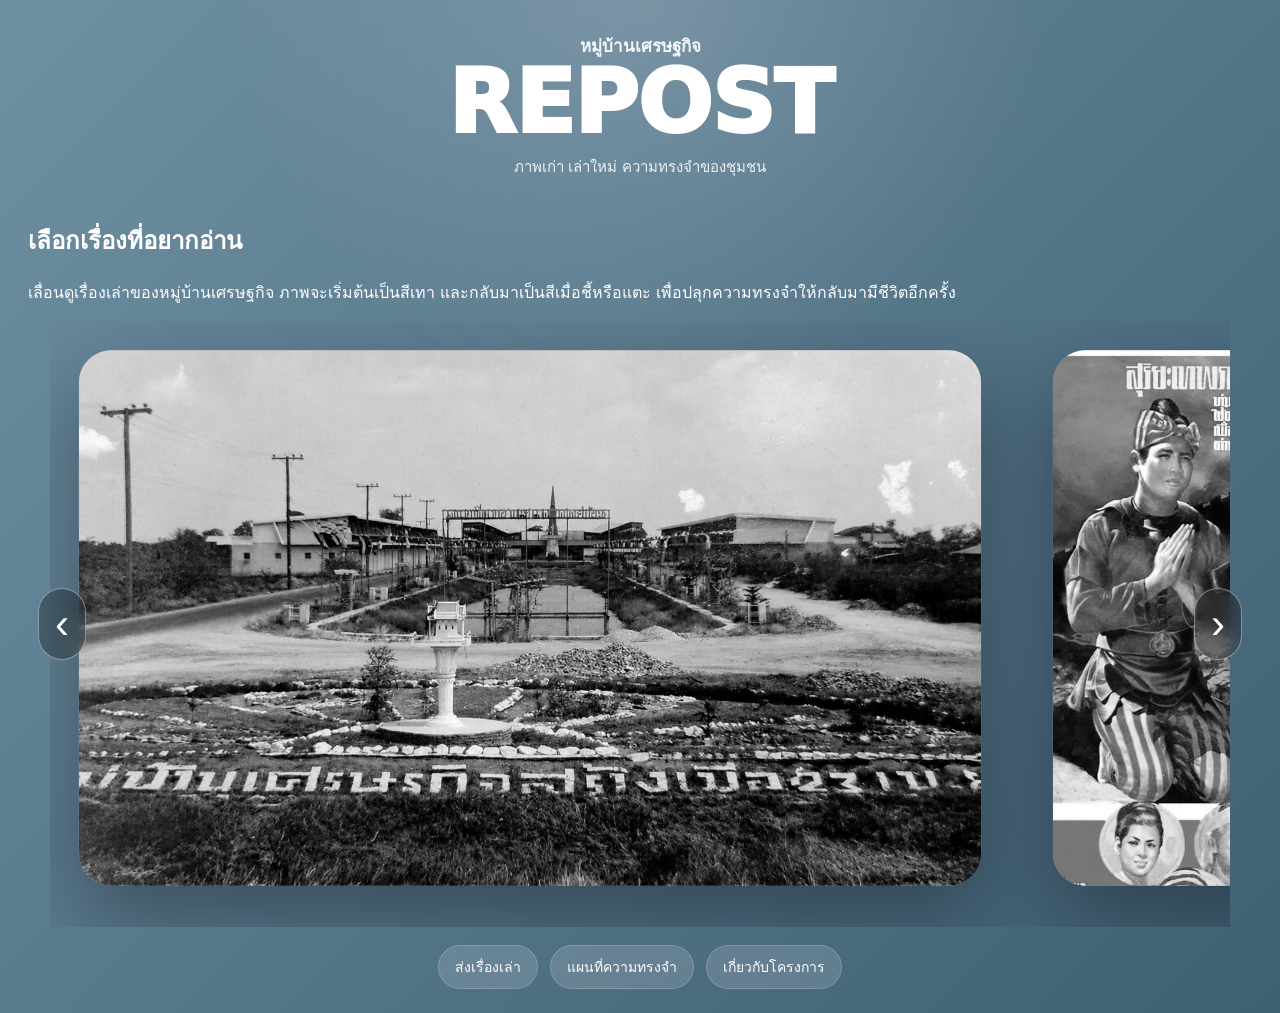
==== commit d35dbb17: "index.html" ====
--- a/index.html
+++ b/index.html
@@ -19,54 +19,65 @@
       <p>ภาพเก่า เล่าใหม่ ความทรงจำของชุมชน</p>
     </header>
 
+    <section class="intro-text">
+      <h2>เลือกเรื่องที่อยากอ่าน</h2>
+      <p>
+        เลื่อนดูเรื่องเล่าของหมู่บ้านเศรษฐกิจ ภาพจะเริ่มต้นเป็นสีเทา
+        และกลับมาเป็นสีเมื่อชี้หรือแตะ เพื่อปลุกความทรงจำให้กลับมามีชีวิตอีกครั้ง
+      </p>
+    </section>
+
     <section class="story-stage">
 
       <button class="nav-btn nav-left" onclick="scrollStories(-1)" aria-label="เลื่อนไปซ้าย">‹</button>
 
       <div class="story-track" id="storyTrack">
 
-        <!-- STORY 01 -->
         <article class="story-slide">
           <a href="bang-satang-noi.html" class="story-image-link">
             <img src="pic2.svg" alt="บางสตางค์น้อย" />
           </a>
 
-          <div class="slide-bottom">
-            <div class="slide-meta">
-              <span>01</span>
-              <strong>บางสตางค์น้อย</strong>
+          <div class="slide-content">
+            <div class="story-label">01</div>
+
+            <div class="story-text">
+              <h2>บางสตางค์น้อย</h2>
+              <p>จากสถานตากอากาศบางสตางค์น้อย ถึงหมู่บ้านเศรษฐกิจ</p>
             </div>
 
             <a class="read-pill" href="bang-satang-noi.html">READ</a>
           </div>
         </article>
 
-        <!-- STORY 02 -->
         <article class="story-slide">
           <a href="rong-thai-nang.html" class="story-image-link">
             <img src="pic3.svg" alt="โรงถ่ายหนัง" />
           </a>
 
-          <div class="slide-bottom">
-            <div class="slide-meta">
-              <span>02</span>
-              <strong>โรงถ่ายหนัง</strong>
+          <div class="slide-content">
+            <div class="story-label">02</div>
+
+            <div class="story-text">
+              <h2>โรงถ่ายหนัง</h2>
+              <p>สุริยะเทพภาพยนตร์กับหมู่บ้านเศรษฐกิจ</p>
             </div>
 
             <a class="read-pill" href="rong-thai-nang.html">READ</a>
           </div>
         </article>
 
-        <!-- STORY 03 -->
         <article class="story-slide">
           <a href="act-school.html" class="story-image-link">
             <img src="pic4.svg" alt="โรงเรียนอัสสัมชัญธนบุรี" />
           </a>
 
-          <div class="slide-bottom">
-            <div class="slide-meta">
-              <span>03</span>
-              <strong>โรงเรียนอัสสัมชัญธนบุรี</strong>
+          <div class="slide-content">
+            <div class="story-label">03</div>
+
+            <div class="story-text">
+              <h2>โรงเรียนอัสสัมชัญธนบุรี</h2>
+              <p>การศึกษาในหมู่บ้านเศรษฐกิจ</p>
             </div>
 
             <a class="read-pill" href="act-school.html">READ</a>
--- a/style.css
+++ b/style.css
@@ -11,8 +11,8 @@
   min-height: 100vh;
   font-family: system-ui, -apple-system, BlinkMacSystemFont, "Segoe UI", sans-serif;
   background:
-    radial-gradient(circle at top, rgba(255,255,255,0.12), transparent 34%),
-    linear-gradient(135deg, #6f8fa3, #405f73);
+    radial-gradient(circle at top, rgba(255,255,255,0.15), transparent 34%),
+    linear-gradient(135deg, #6f8fa3, #3f5f73);
   color: white;
   overflow-x: hidden;
 }
@@ -24,9 +24,11 @@
   flex-direction: column;
 }
 
+/* Header */
+
 .brand-header {
   text-align: center;
-  margin-bottom: 24px;
+  margin-bottom: 22px;
 }
 
 .small-title {
@@ -37,7 +39,7 @@
 
 .brand-header h1 {
   margin: 0;
-  font-size: clamp(44px, 7vw, 82px);
+  font-size: clamp(48px, 7vw, 88px);
   line-height: 1;
   font-weight: 950;
   letter-spacing: -1px;
@@ -46,8 +48,10 @@
 .brand-header p {
   margin: 8px 0 0;
   font-size: 15px;
-  opacity: 0.85;
-}
+  opacity: 0.88;
+}
+
+/* Story stage */
 
 .story-stage {
   position: relative;
@@ -71,8 +75,13 @@
   height: 9px;
 }
 
+.story-track::-webkit-scrollbar-track {
+  background: rgba(255,255,255,0.18);
+  border-radius: 999px;
+}
+
 .story-track::-webkit-scrollbar-thumb {
-  background: rgba(255,255,255,0.45);
+  background: rgba(255,255,255,0.55);
   border-radius: 999px;
 }
 
@@ -89,14 +98,17 @@
     0 34px 90px rgba(0,0,0,0.34),
     inset 0 0 0 1px rgba(255,255,255,0.18);
   transform: scale(0.96);
-  transition: transform 0.45s ease, box-shadow 0.45s ease;
-}
-
-.story-slide:hover {
+  transition:
+    transform 0.45s ease,
+    box-shadow 0.45s ease;
+}
+
+.story-slide:hover,
+.story-slide.is-touching {
   transform: scale(1);
   box-shadow:
-    0 40px 110px rgba(0,0,0,0.48),
-    inset 0 0 0 1px rgba(255,255,255,0.22);
+    0 40px 110px rgba(0,0,0,0.5),
+    inset 0 0 0 1px rgba(255,255,255,0.24);
 }
 
 .story-image-link {
@@ -111,7 +123,9 @@
   object-fit: cover;
   filter: grayscale(100%);
   transform: scale(1.02);
-  transition: filter 0.75s ease, transform 0.75s ease;
+  transition:
+    filter 0.75s ease,
+    transform 0.75s ease;
 }
 
 .story-slide:hover img,
@@ -119,6 +133,8 @@
   filter: grayscale(0%);
   transform: scale(1.06);
 }
+
+/* Bottom overlay */
 
 .slide-bottom {
   position: absolute;
@@ -137,7 +153,7 @@
   gap: 12px;
   padding: 10px 15px;
   border-radius: 999px;
-  background: rgba(0,0,0,0.42);
+  background: rgba(0,0,0,0.46);
   backdrop-filter: blur(12px);
   box-shadow: 0 10px 26px rgba(0,0,0,0.28);
 }
@@ -155,6 +171,7 @@
 
 .slide-meta strong {
   font-size: 15px;
+  white-space: nowrap;
 }
 
 .read-pill {
@@ -165,54 +182,21 @@
   letter-spacing: 1.5px;
   padding: 14px 26px;
   border-radius: 999px;
-  background: rgba(0,0,0,0.48);
-  border: 1px solid rgba(255,255,255,0.35);
+  background: rgba(0,0,0,0.52);
+  border: 1px solid rgba(255,255,255,0.36);
   backdrop-filter: blur(12px);
   box-shadow: 0 12px 28px rgba(0,0,0,0.35);
-  transition: transform 0.3s ease, background 0.3s ease;
+  transition:
+    transform 0.3s ease,
+    background 0.3s ease;
 }
 
 .read-pill:hover {
   transform: translateY(-3px);
-  background: rgba(0,0,0,0.68);
-}
-
-.placeholder-slide {
-  display: grid;
-  place-items: center;
-  border: 1px dashed rgba(255,255,255,0.35);
-  background:
-    linear-gradient(135deg, rgba(255,255,255,0.12), rgba(255,255,255,0.03)),
-    rgba(0,0,0,0.16);
-}
-
-.placeholder-inner {
-  width: min(520px, 80%);
-  text-align: center;
-}
-
-.placeholder-inner span {
-  display: inline-grid;
-  place-items: center;
-  width: 44px;
-  height: 44px;
-  border-radius: 50%;
-  margin-bottom: 14px;
-  background: #f6d45b;
-  color: #1d2833;
-  font-weight: 950;
-}
-
-.placeholder-inner h2 {
-  margin: 0 0 8px;
-  font-size: 36px;
-}
-
-.placeholder-inner p {
-  margin: 0;
-  line-height: 1.7;
-  opacity: 0.76;
-}
+  background: rgba(0,0,0,0.72);
+}
+
+/* Navigation buttons */
 
 .nav-btn {
   position: absolute;
@@ -240,8 +224,10 @@
 }
 
 .nav-btn:hover {
-  background: rgba(0,0,0,0.48);
-}
+  background: rgba(0,0,0,0.5);
+}
+
+/* Bottom menu */
 
 .bottom-menu {
   display: flex;
@@ -263,11 +249,85 @@
 }
 
 .bottom-menu a:hover {
-  background: rgba(255,255,255,0.24);
-}
+  background: rgba(255,255,255,0.25);
+}
+
+/* Story detail pages */
+
+.detail-page {
+  min-height: 100vh;
+  padding: 32px 28px 24px;
+}
+
+.detail-header {
+  text-align: center;
+  margin-bottom: 24px;
+}
+
+.detail-header .small-title {
+  font-size: 15px;
+  opacity: 0.85;
+}
+
+.detail-header h1 {
+  margin: 6px 0 0;
+  font-size: clamp(42px, 7vw, 82px);
+  line-height: 1;
+  font-weight: 950;
+}
+
+.detail-header p {
+  margin: 12px auto 0;
+  max-width: 720px;
+  line-height: 1.7;
+  opacity: 0.86;
+}
+
+.detail-visual {
+  width: min(1060px, 94vw);
+  height: min(60vh, 620px);
+  min-height: 420px;
+  margin: 0 auto 28px;
+  border-radius: 34px;
+  overflow: hidden;
+  box-shadow: 0 34px 90px rgba(0,0,0,0.34);
+}
+
+.detail-visual img {
+  width: 100%;
+  height: 100%;
+  object-fit: cover;
+}
+
+.detail-content {
+  width: min(860px, 92vw);
+  margin: 0 auto;
+  padding: 26px;
+  border-radius: 28px;
+  background: rgba(0,0,0,0.22);
+  border: 1px solid rgba(255,255,255,0.15);
+  backdrop-filter: blur(10px);
+}
+
+.detail-content p {
+  margin: 0 0 18px;
+  line-height: 1.9;
+  font-size: 17px;
+  opacity: 0.9;
+}
+
+.detail-actions {
+  display: flex;
+  gap: 12px;
+  flex-wrap: wrap;
+  margin-top: 22px;
+}
+
+/* Responsive */
 
 @media (max-width: 760px) {
-  .app-shell {
+  .app-shell,
+  .detail-page {
     padding: 26px 16px 22px;
   }
 
@@ -295,7 +355,17 @@
     gap: 10px;
   }
 
+  .slide-meta strong {
+    white-space: normal;
+  }
+
   .nav-btn {
     display: none;
   }
-}
+
+  .detail-visual {
+    height: 52vh;
+    min-height: 360px;
+    border-radius: 26px;
+  }
+}
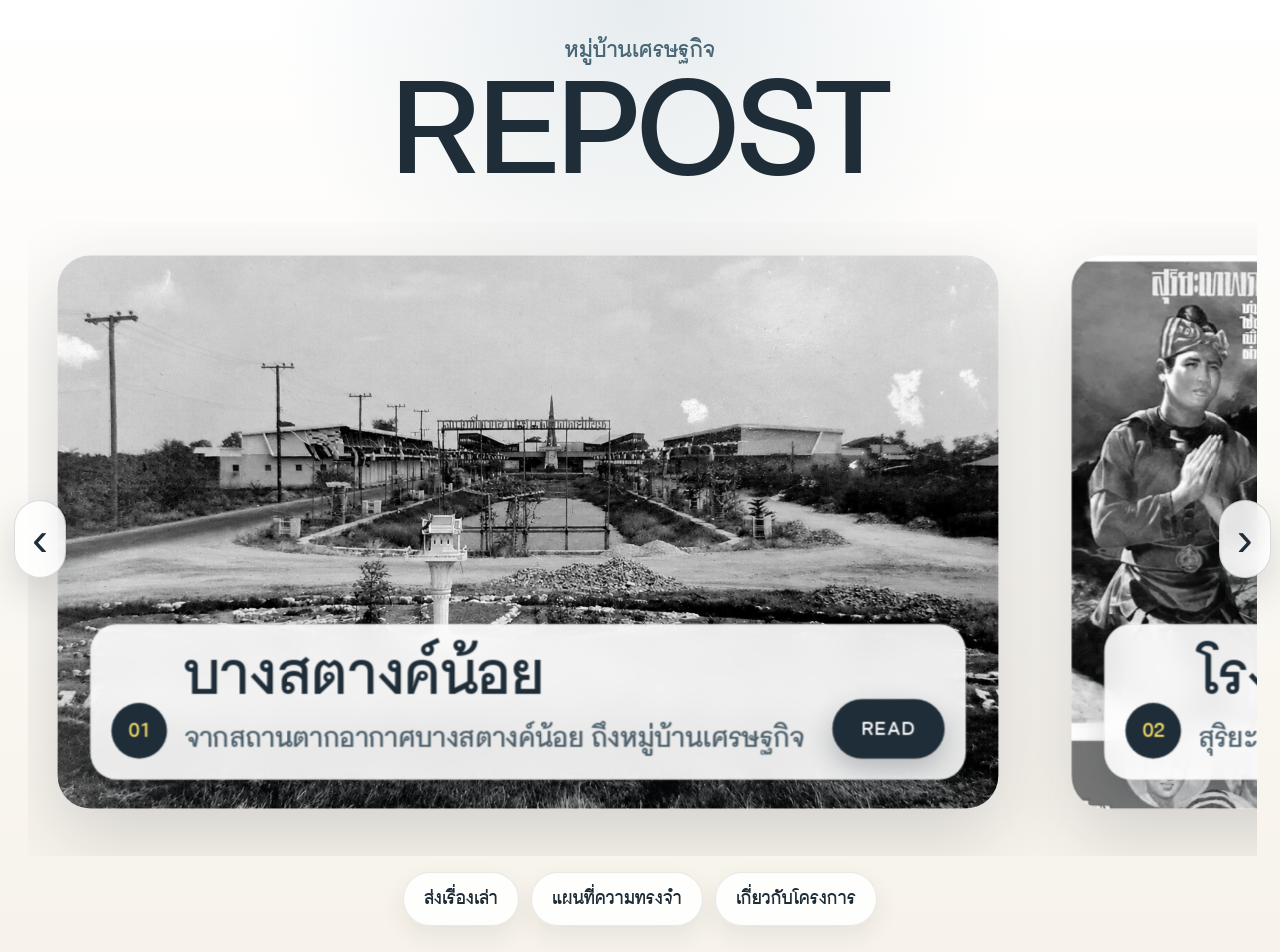
==== commit 2aa1c28d: "index.html" ====
--- a/index.html
+++ b/index.html
@@ -16,16 +16,7 @@
     <header class="brand-header">
       <div class="small-title">หมู่บ้านเศรษฐกิจ</div>
       <h1>REPOST</h1>
-      <p>ภาพเก่า เล่าใหม่ ความทรงจำของชุมชน</p>
     </header>
-
-    <section class="intro-text">
-      <h2>เลือกเรื่องที่อยากอ่าน</h2>
-      <p>
-        เลื่อนดูเรื่องเล่าของหมู่บ้านเศรษฐกิจ ภาพจะเริ่มต้นเป็นสีเทา
-        และกลับมาเป็นสีเมื่อชี้หรือแตะ เพื่อปลุกความทรงจำให้กลับมามีชีวิตอีกครั้ง
-      </p>
-    </section>
 
     <section class="story-stage">
 
@@ -37,6 +28,8 @@
           <a href="bang-satang-noi.html" class="story-image-link">
             <img src="pic2.svg" alt="บางสตางค์น้อย" />
           </a>
+
+          <div class="image-shade"></div>
 
           <div class="slide-content">
             <div class="story-label">01</div>
@@ -55,6 +48,8 @@
             <img src="pic3.svg" alt="โรงถ่ายหนัง" />
           </a>
 
+          <div class="image-shade"></div>
+
           <div class="slide-content">
             <div class="story-label">02</div>
 
@@ -71,6 +66,8 @@
           <a href="act-school.html" class="story-image-link">
             <img src="pic4.svg" alt="โรงเรียนอัสสัมชัญธนบุรี" />
           </a>
+
+          <div class="image-shade"></div>
 
           <div class="slide-content">
             <div class="story-label">03</div>
--- a/style.css
+++ b/style.css
@@ -1,3 +1,31 @@
+@font-face {
+  font-family: "ChulaCharasNew";
+  src: url("ChulaCharasNewReg.ttf") format("truetype");
+  font-weight: 400;
+  font-style: normal;
+}
+
+@font-face {
+  font-family: "ChulaCharasNew";
+  src: url("ChulaCharasNewIta.ttf") format("truetype");
+  font-weight: 400;
+  font-style: italic;
+}
+
+@font-face {
+  font-family: "ChulaCharasNew";
+  src: url("ChulaCharasNewBold.ttf") format("truetype");
+  font-weight: 700;
+  font-style: normal;
+}
+
+@font-face {
+  font-family: "ChulaCharasNew";
+  src: url("ChulaCharasNewBoldIta.ttf") format("truetype");
+  font-weight: 700;
+  font-style: italic;
+}
+
 * {
   box-sizing: border-box;
 }
@@ -9,17 +37,17 @@
 body {
   margin: 0;
   min-height: 100vh;
-  font-family: system-ui, -apple-system, BlinkMacSystemFont, "Segoe UI", sans-serif;
+  font-family: "ChulaCharasNew", serif;
   background:
-    radial-gradient(circle at top, rgba(255,255,255,0.15), transparent 34%),
-    linear-gradient(135deg, #6f8fa3, #3f5f73);
-  color: white;
+    radial-gradient(circle at top, rgba(144, 169, 184, 0.22), transparent 32%),
+    linear-gradient(180deg, #ffffff 0%, #f7f3ea 100%);
+  color: #1f2933;
   overflow-x: hidden;
 }
 
 .app-shell {
   min-height: 100vh;
-  padding: 32px 28px 24px;
+  padding: 34px 28px 26px;
   display: flex;
   flex-direction: column;
 }
@@ -32,23 +60,49 @@
 }
 
 .small-title {
-  font-size: 17px;
-  font-weight: 800;
-  opacity: 0.92;
+  font-size: 25px;
+  font-weight: 700;
+  color: #496776;
 }
 
 .brand-header h1 {
   margin: 0;
-  font-size: clamp(48px, 7vw, 88px);
-  line-height: 1;
-  font-weight: 950;
-  letter-spacing: -1px;
+  font-size: clamp(84px, 12vw, 156px);
+  line-height: 0.86;
+  font-weight: 700;
+  letter-spacing: -2px;
+  color: #1e2d38;
 }
 
 .brand-header p {
-  margin: 8px 0 0;
-  font-size: 15px;
-  opacity: 0.88;
+  margin: 18px 0 0;
+  font-size: 26px;
+  font-weight: 700;
+  color: #50616d;
+}
+
+/* Intro */
+
+.intro-text {
+  width: min(980px, 92vw);
+  margin: 0 auto 18px;
+  text-align: center;
+}
+
+.intro-text h2 {
+  margin: 0;
+  font-size: clamp(44px, 5vw, 68px);
+  line-height: 1.05;
+  font-weight: 700;
+  color: #1e2d38;
+}
+
+.intro-text p {
+  margin: 12px auto 0;
+  max-width: 850px;
+  font-size: 24px;
+  line-height: 1.55;
+  color: #60717d;
 }
 
 /* Story stage */
@@ -56,7 +110,7 @@
 .story-stage {
   position: relative;
   flex: 1;
-  width: min(1180px, 96vw);
+  width: min(1260px, 96vw);
   margin: 0 auto;
   display: flex;
   align-items: center;
@@ -68,35 +122,35 @@
   gap: 34px;
   overflow-x: auto;
   scroll-snap-type: x mandatory;
-  padding: 18px 10px 30px;
+  padding: 22px 10px 36px;
 }
 
 .story-track::-webkit-scrollbar {
-  height: 9px;
+  height: 10px;
 }
 
 .story-track::-webkit-scrollbar-track {
-  background: rgba(255,255,255,0.18);
+  background: rgba(63, 95, 115, 0.12);
   border-radius: 999px;
 }
 
 .story-track::-webkit-scrollbar-thumb {
-  background: rgba(255,255,255,0.55);
+  background: rgba(63, 95, 115, 0.42);
   border-radius: 999px;
 }
 
 .story-slide {
   position: relative;
-  flex: 0 0 min(86vw, 940px);
-  height: min(62vh, 620px);
-  min-height: 460px;
+  flex: 0 0 min(86vw, 980px);
+  height: min(64vh, 660px);
+  min-height: 500px;
   border-radius: 34px;
   overflow: hidden;
   scroll-snap-align: center;
-  background: rgba(255,255,255,0.18);
+  background: #ffffff;
   box-shadow:
-    0 34px 90px rgba(0,0,0,0.34),
-    inset 0 0 0 1px rgba(255,255,255,0.18);
+    0 28px 80px rgba(31, 41, 51, 0.18),
+    inset 0 0 0 1px rgba(31, 41, 51, 0.08);
   transform: scale(0.96);
   transition:
     transform 0.45s ease,
@@ -107,8 +161,8 @@
 .story-slide.is-touching {
   transform: scale(1);
   box-shadow:
-    0 40px 110px rgba(0,0,0,0.5),
-    inset 0 0 0 1px rgba(255,255,255,0.24);
+    0 38px 100px rgba(31, 41, 51, 0.28),
+    inset 0 0 0 1px rgba(31, 41, 51, 0.1);
 }
 
 .story-image-link {
@@ -134,58 +188,62 @@
   transform: scale(1.06);
 }
 
-/* Bottom overlay */
-
-.slide-bottom {
+/* Overlay text box */
+
+.slide-content {
   position: absolute;
-  left: 28px;
-  right: 28px;
-  bottom: 26px;
-  display: flex;
-  justify-content: space-between;
-  align-items: flex-end;
-  pointer-events: none;
-}
-
-.slide-meta {
-  display: flex;
-  align-items: center;
-  gap: 12px;
-  padding: 10px 15px;
-  border-radius: 999px;
-  background: rgba(0,0,0,0.46);
-  backdrop-filter: blur(12px);
-  box-shadow: 0 10px 26px rgba(0,0,0,0.28);
-}
-
-.slide-meta span {
-  width: 30px;
-  height: 30px;
+  left: 34px;
+  right: 34px;
+  bottom: 30px;
+  display: grid;
+  grid-template-columns: auto 1fr auto;
+  align-items: end;
+  gap: 18px;
+  padding: 22px;
+  border-radius: 28px;
+  background: rgba(255, 255, 255, 0.9);
+  backdrop-filter: blur(14px);
+  box-shadow: 0 18px 40px rgba(31, 41, 51, 0.22);
+}
+
+.story-label {
+  width: 58px;
+  height: 58px;
   border-radius: 50%;
-  background: #f6d45b;
-  color: #1d2833;
   display: grid;
   place-items: center;
-  font-weight: 950;
-}
-
-.slide-meta strong {
-  font-size: 15px;
-  white-space: nowrap;
+  background: #1e2d38;
+  color: #f8df6a;
+  font-size: 24px;
+  font-weight: 700;
+}
+
+.story-text h2 {
+  margin: 0;
+  font-size: clamp(46px, 5.4vw, 78px);
+  line-height: 0.98;
+  color: #1e2d38;
+  font-weight: 700;
+}
+
+.story-text p {
+  margin: 10px 0 0;
+  font-size: clamp(24px, 2.5vw, 34px);
+  line-height: 1.25;
+  color: #4c5f6b;
+  font-weight: 700;
 }
 
 .read-pill {
-  pointer-events: auto;
   text-decoration: none;
-  color: #f8df6a;
-  font-weight: 950;
-  letter-spacing: 1.5px;
-  padding: 14px 26px;
+  color: #ffffff;
+  font-size: 22px;
+  font-weight: 700;
+  letter-spacing: 1.2px;
+  padding: 16px 30px;
   border-radius: 999px;
-  background: rgba(0,0,0,0.52);
-  border: 1px solid rgba(255,255,255,0.36);
-  backdrop-filter: blur(12px);
-  box-shadow: 0 12px 28px rgba(0,0,0,0.35);
+  background: #1e2d38;
+  box-shadow: 0 12px 28px rgba(31, 41, 51, 0.24);
   transition:
     transform 0.3s ease,
     background 0.3s ease;
@@ -193,7 +251,7 @@
 
 .read-pill:hover {
   transform: translateY(-3px);
-  background: rgba(0,0,0,0.72);
+  background: #3f5f73;
 }
 
 /* Navigation buttons */
@@ -203,28 +261,29 @@
   z-index: 5;
   top: 50%;
   transform: translateY(-50%);
-  width: 48px;
-  height: 72px;
+  width: 52px;
+  height: 78px;
   border-radius: 999px;
-  border: 1px solid rgba(255,255,255,0.4);
-  background: rgba(0,0,0,0.28);
-  color: white;
-  font-size: 42px;
+  border: 1px solid rgba(31, 41, 51, 0.16);
+  background: rgba(255, 255, 255, 0.86);
+  color: #1e2d38;
+  font-size: 48px;
   line-height: 1;
   cursor: pointer;
   backdrop-filter: blur(10px);
+  box-shadow: 0 16px 38px rgba(31, 41, 51, 0.16);
 }
 
 .nav-left {
-  left: -12px;
+  left: -14px;
 }
 
 .nav-right {
-  right: -12px;
+  right: -14px;
 }
 
 .nav-btn:hover {
-  background: rgba(0,0,0,0.5);
+  background: #ffffff;
 }
 
 /* Bottom menu */
@@ -234,53 +293,57 @@
   justify-content: center;
   gap: 12px;
   flex-wrap: wrap;
-  padding-top: 18px;
+  padding-top: 16px;
 }
 
 .bottom-menu a {
-  color: white;
+  color: #1e2d38;
   text-decoration: none;
-  padding: 10px 16px;
+  padding: 12px 20px;
   border-radius: 999px;
-  background: rgba(255,255,255,0.14);
-  border: 1px solid rgba(255,255,255,0.18);
-  backdrop-filter: blur(10px);
-  font-size: 14px;
+  background: rgba(255, 255, 255, 0.86);
+  border: 1px solid rgba(31, 41, 51, 0.1);
+  box-shadow: 0 10px 26px rgba(31, 41, 51, 0.08);
+  font-size: 20px;
+  font-weight: 700;
 }
 
 .bottom-menu a:hover {
-  background: rgba(255,255,255,0.25);
-}
-
-/* Story detail pages */
+  background: #ffffff;
+}
+
+/* Detail pages */
 
 .detail-page {
   min-height: 100vh;
-  padding: 32px 28px 24px;
+  padding: 34px 28px 28px;
 }
 
 .detail-header {
   text-align: center;
-  margin-bottom: 24px;
+  margin-bottom: 26px;
 }
 
 .detail-header .small-title {
-  font-size: 15px;
-  opacity: 0.85;
+  font-size: 22px;
+  color: #3f5f73;
 }
 
 .detail-header h1 {
-  margin: 6px 0 0;
-  font-size: clamp(42px, 7vw, 82px);
-  line-height: 1;
-  font-weight: 950;
+  margin: 8px 0 0;
+  font-size: clamp(64px, 8vw, 118px);
+  line-height: 0.95;
+  font-weight: 700;
+  color: #1e2d38;
 }
 
 .detail-header p {
-  margin: 12px auto 0;
-  max-width: 720px;
-  line-height: 1.7;
-  opacity: 0.86;
+  margin: 14px auto 0;
+  max-width: 820px;
+  font-size: 30px;
+  line-height: 1.35;
+  font-weight: 700;
+  color: #50616d;
 }
 
 .detail-visual {
@@ -290,7 +353,7 @@
   margin: 0 auto 28px;
   border-radius: 34px;
   overflow: hidden;
-  box-shadow: 0 34px 90px rgba(0,0,0,0.34);
+  box-shadow: 0 28px 80px rgba(31, 41, 51, 0.18);
 }
 
 .detail-visual img {
@@ -300,27 +363,27 @@
 }
 
 .detail-content {
-  width: min(860px, 92vw);
+  width: min(900px, 92vw);
   margin: 0 auto;
-  padding: 26px;
+  padding: 32px;
   border-radius: 28px;
-  background: rgba(0,0,0,0.22);
-  border: 1px solid rgba(255,255,255,0.15);
-  backdrop-filter: blur(10px);
+  background: rgba(255,255,255,0.86);
+  border: 1px solid rgba(31,41,51,0.08);
+  box-shadow: 0 18px 50px rgba(31,41,51,0.08);
 }
 
 .detail-content p {
   margin: 0 0 18px;
-  line-height: 1.9;
-  font-size: 17px;
-  opacity: 0.9;
+  line-height: 1.85;
+  font-size: 25px;
+  color: #3f4b55;
 }
 
 .detail-actions {
   display: flex;
   gap: 12px;
   flex-wrap: wrap;
-  margin-top: 22px;
+  margin-top: 24px;
 }
 
 /* Responsive */
@@ -328,7 +391,27 @@
 @media (max-width: 760px) {
   .app-shell,
   .detail-page {
-    padding: 26px 16px 22px;
+    padding: 24px 16px 22px;
+  }
+
+  .small-title {
+    font-size: 21px;
+  }
+
+  .brand-header h1 {
+    font-size: 76px;
+  }
+
+  .brand-header p {
+    font-size: 22px;
+  }
+
+  .intro-text h2 {
+    font-size: 42px;
+  }
+
+  .intro-text p {
+    font-size: 20px;
   }
 
   .story-stage {
@@ -341,22 +424,37 @@
 
   .story-slide {
     flex-basis: 88vw;
-    height: 58vh;
-    min-height: 430px;
+    height: 62vh;
+    min-height: 500px;
     border-radius: 26px;
   }
 
-  .slide-bottom {
+  .slide-content {
     left: 18px;
     right: 18px;
     bottom: 18px;
-    align-items: flex-start;
-    flex-direction: column;
-    gap: 10px;
-  }
-
-  .slide-meta strong {
-    white-space: normal;
+    grid-template-columns: 1fr;
+    gap: 12px;
+    padding: 18px;
+  }
+
+  .story-label {
+    width: 48px;
+    height: 48px;
+    font-size: 20px;
+  }
+
+  .story-text h2 {
+    font-size: 44px;
+  }
+
+  .story-text p {
+    font-size: 24px;
+  }
+
+  .read-pill {
+    justify-self: start;
+    font-size: 18px;
   }
 
   .nav-btn {
@@ -368,4 +466,16 @@
     min-height: 360px;
     border-radius: 26px;
   }
-}
+
+  .detail-header h1 {
+    font-size: 58px;
+  }
+
+  .detail-header p {
+    font-size: 25px;
+  }
+
+  .detail-content p {
+    font-size: 22px;
+  }
+}
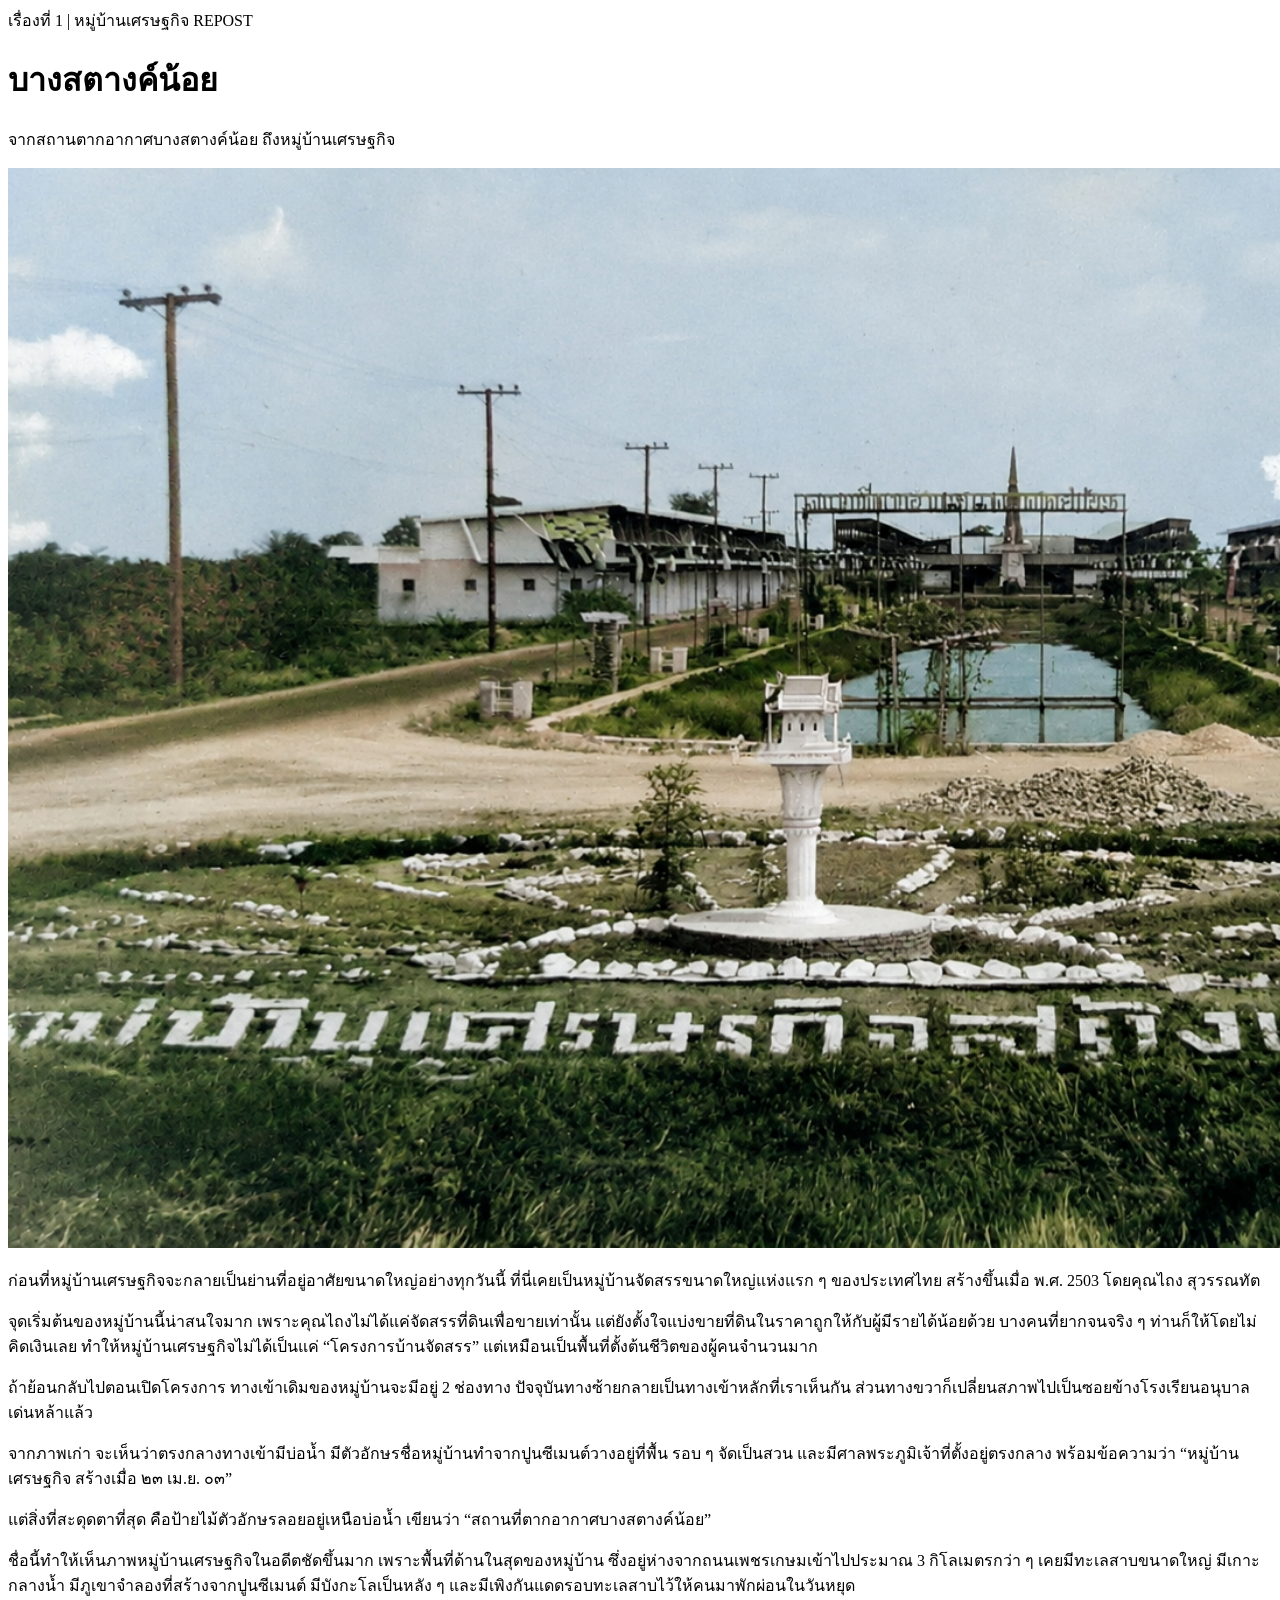
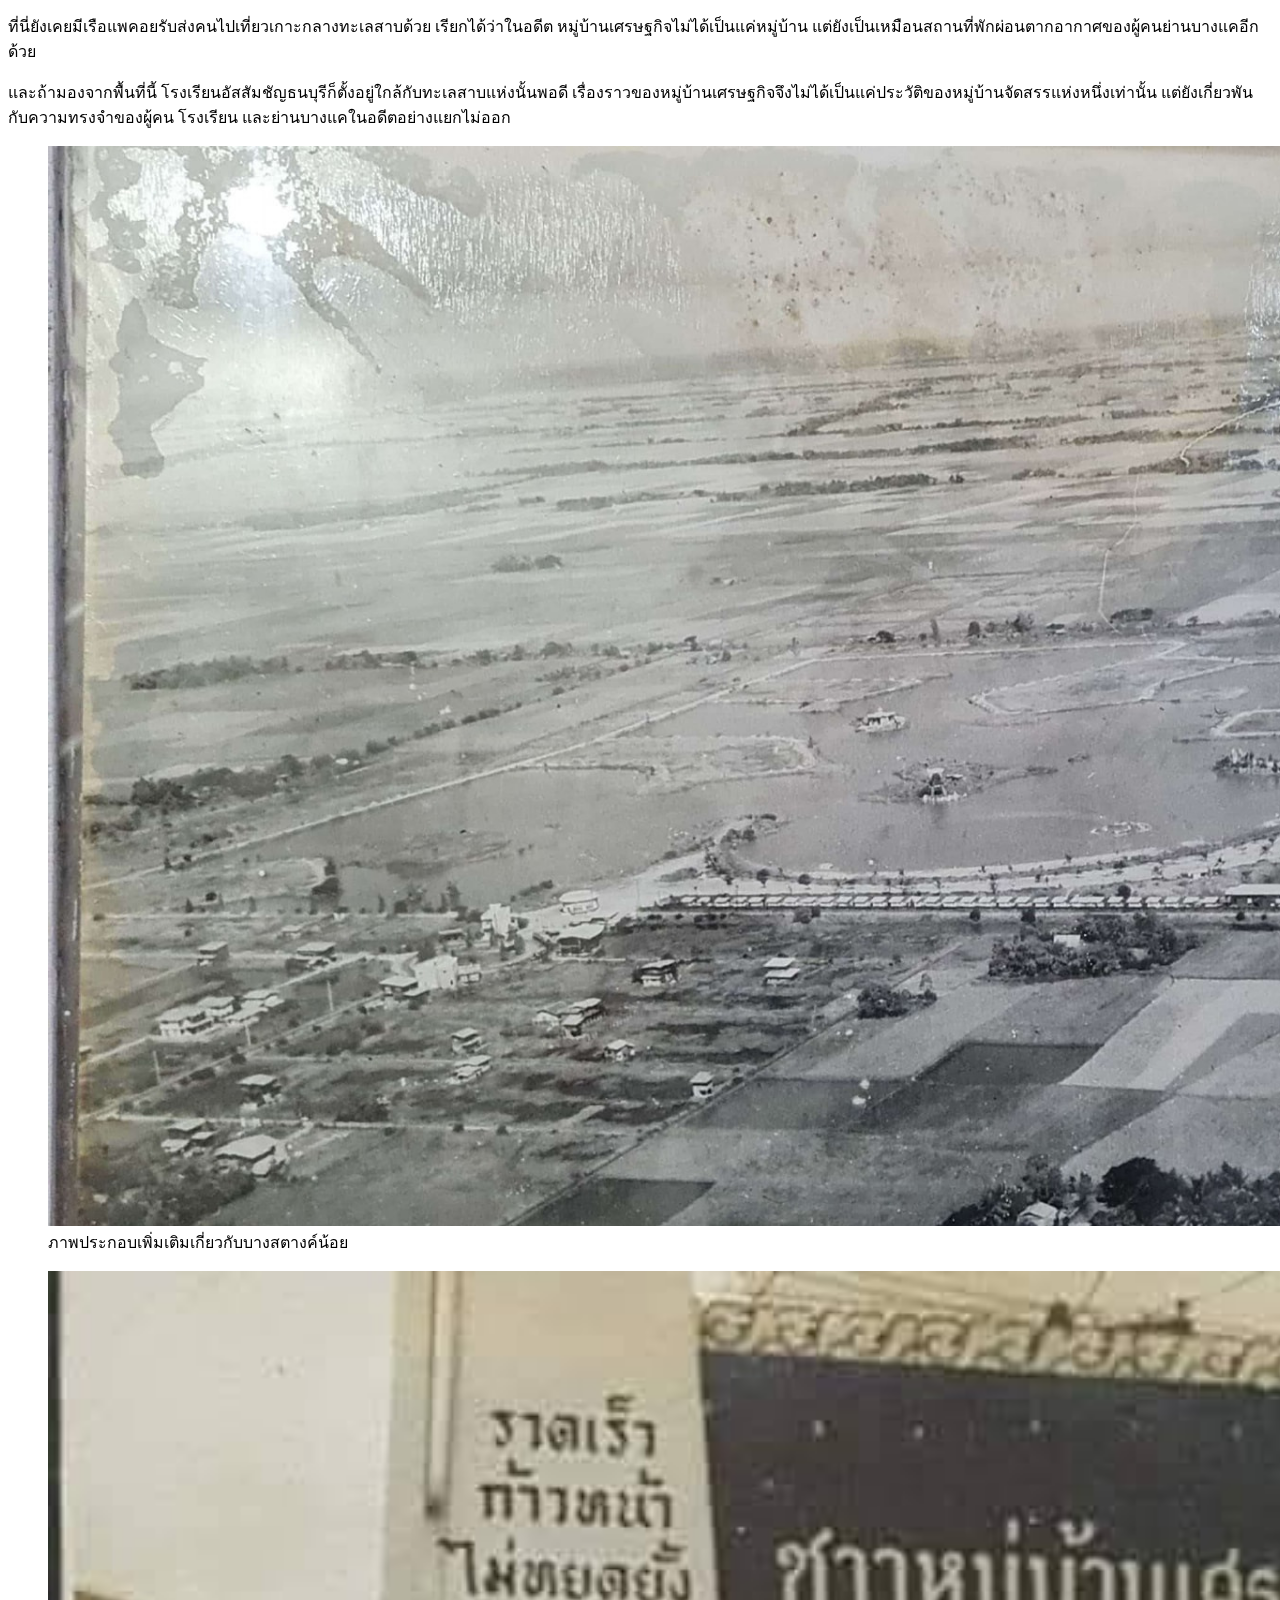
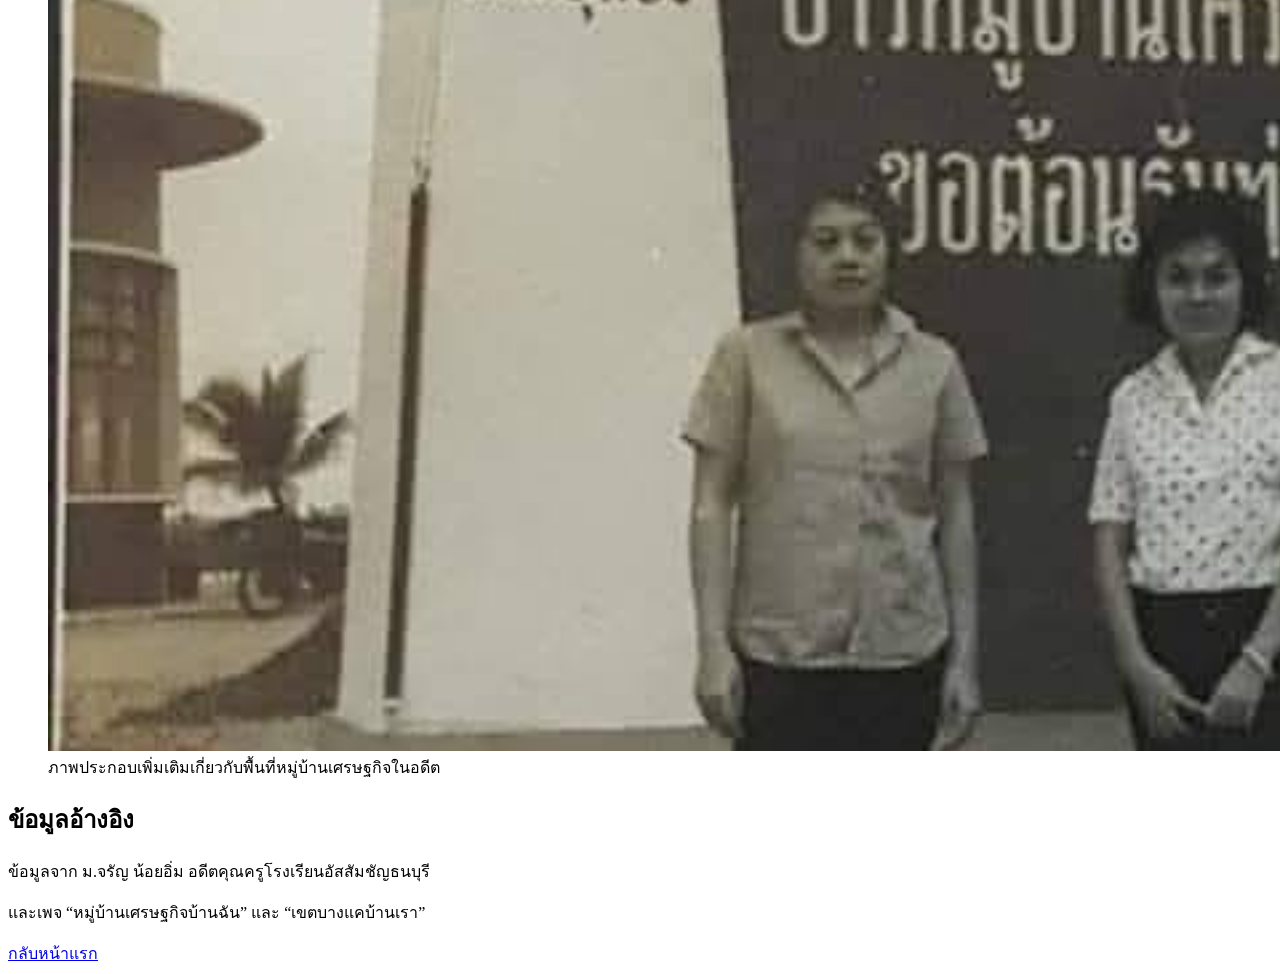
==== commit a7bebe32: "index.html" ====
--- a/index.html
+++ b/index.html
@@ -4,97 +4,109 @@
   <meta charset="UTF-8" />
   <meta name="viewport" content="width=device-width, initial-scale=1.0" />
 
-  <title>หมู่บ้านเศรษฐกิจ REPOST</title>
+  <title>บางสตางค์น้อย | หมู่บ้านเศรษฐกิจ REPOST</title>
 
   <link rel="stylesheet" href="style.css" />
 </head>
 
 <body>
 
-  <main class="app-shell">
+  <main class="story-detail-page">
 
-    <header class="brand-header">
-      <div class="small-title">หมู่บ้านเศรษฐกิจ</div>
-      <h1>REPOST</h1>
-    </header>
+    <div class="story-detail-wrap">
 
-    <section class="story-stage">
+      <header class="story-detail-header">
+        <div class="story-kicker">เรื่องที่ 1 | หมู่บ้านเศรษฐกิจ REPOST</div>
+        <h1>บางสตางค์น้อย</h1>
+        <p>จากสถานตากอากาศบางสตางค์น้อย ถึงหมู่บ้านเศรษฐกิจ</p>
+      </header>
 
-      <button class="nav-btn nav-left" onclick="scrollStories(-1)" aria-label="เลื่อนไปซ้าย">‹</button>
+      <section class="story-hero">
+        <img src="pic2.svg" alt="บางสตางค์น้อย">
+      </section>
 
-      <div class="story-track" id="storyTrack">
+      <article class="story-content-card">
 
-        <article class="story-slide">
-          <a href="bang-satang-noi.html" class="story-image-link">
-            <img src="pic2.svg" alt="บางสตางค์น้อย" />
-          </a>
+        <p>
+          ก่อนที่หมู่บ้านเศรษฐกิจจะกลายเป็นย่านที่อยู่อาศัยขนาดใหญ่อย่างทุกวันนี้
+          ที่นี่เคยเป็นหมู่บ้านจัดสรรขนาดใหญ่แห่งแรก ๆ ของประเทศไทย
+          สร้างขึ้นเมื่อ พ.ศ. 2503 โดยคุณไถง สุวรรณทัต
+        </p>
 
-          <div class="image-shade"></div>
+        <p>
+          จุดเริ่มต้นของหมู่บ้านนี้น่าสนใจมาก เพราะคุณไถงไม่ได้แค่จัดสรรที่ดินเพื่อขายเท่านั้น
+          แต่ยังตั้งใจแบ่งขายที่ดินในราคาถูกให้กับผู้มีรายได้น้อยด้วย
+          บางคนที่ยากจนจริง ๆ ท่านก็ให้โดยไม่คิดเงินเลย
+          ทำให้หมู่บ้านเศรษฐกิจไม่ได้เป็นแค่ “โครงการบ้านจัดสรร”
+          แต่เหมือนเป็นพื้นที่ตั้งต้นชีวิตของผู้คนจำนวนมาก
+        </p>
 
-          <div class="slide-content">
-            <div class="story-label">01</div>
+        <p>
+          ถ้าย้อนกลับไปตอนเปิดโครงการ ทางเข้าเดิมของหมู่บ้านจะมีอยู่ 2 ช่องทาง
+          ปัจจุบันทางซ้ายกลายเป็นทางเข้าหลักที่เราเห็นกัน
+          ส่วนทางขวาก็เปลี่ยนสภาพไปเป็นซอยข้างโรงเรียนอนุบาลเด่นหล้าแล้ว
+        </p>
 
-            <div class="story-text">
-              <h2>บางสตางค์น้อย</h2>
-              <p>จากสถานตากอากาศบางสตางค์น้อย ถึงหมู่บ้านเศรษฐกิจ</p>
-            </div>
+        <p>
+          จากภาพเก่า จะเห็นว่าตรงกลางทางเข้ามีบ่อน้ำ
+          มีตัวอักษรชื่อหมู่บ้านทำจากปูนซีเมนต์วางอยู่ที่พื้น
+          รอบ ๆ จัดเป็นสวน และมีศาลพระภูมิเจ้าที่ตั้งอยู่ตรงกลาง
+          พร้อมข้อความว่า “หมู่บ้านเศรษฐกิจ สร้างเมื่อ ๒๓ เม.ย. ๐๓”
+        </p>
 
-            <a class="read-pill" href="bang-satang-noi.html">READ</a>
-          </div>
-        </article>
+        <p>
+          แต่สิ่งที่สะดุดตาที่สุด คือป้ายไม้ตัวอักษรลอยอยู่เหนือบ่อน้ำ
+          เขียนว่า “สถานที่ตากอากาศบางสตางค์น้อย”
+        </p>
 
-        <article class="story-slide">
-          <a href="rong-thai-nang.html" class="story-image-link">
-            <img src="pic3.svg" alt="โรงถ่ายหนัง" />
-          </a>
+        <p>
+          ชื่อนี้ทำให้เห็นภาพหมู่บ้านเศรษฐกิจในอดีตชัดขึ้นมาก
+          เพราะพื้นที่ด้านในสุดของหมู่บ้าน ซึ่งอยู่ห่างจากถนนเพชรเกษมเข้าไปประมาณ 3 กิโลเมตรกว่า ๆ
+          เคยมีทะเลสาบขนาดใหญ่ มีเกาะกลางน้ำ มีภูเขาจำลองที่สร้างจากปูนซีเมนต์
+          มีบังกะโลเป็นหลัง ๆ และมีเพิงกันแดดรอบทะเลสาบไว้ให้คนมาพักผ่อนในวันหยุด
+        </p>
 
-          <div class="image-shade"></div>
+        <p>
+          ที่นี่ยังเคยมีเรือแพคอยรับส่งคนไปเที่ยวเกาะกลางทะเลสาบด้วย
+          เรียกได้ว่าในอดีต หมู่บ้านเศรษฐกิจไม่ได้เป็นแค่หมู่บ้าน
+          แต่ยังเป็นเหมือนสถานที่พักผ่อนตากอากาศของผู้คนย่านบางแคอีกด้วย
+        </p>
 
-          <div class="slide-content">
-            <div class="story-label">02</div>
+        <p>
+          และถ้ามองจากพื้นที่นี้ โรงเรียนอัสสัมชัญธนบุรีก็ตั้งอยู่ใกล้กับทะเลสาบแห่งนั้นพอดี
+          เรื่องราวของหมู่บ้านเศรษฐกิจจึงไม่ได้เป็นแค่ประวัติของหมู่บ้านจัดสรรแห่งหนึ่งเท่านั้น
+          แต่ยังเกี่ยวพันกับความทรงจำของผู้คน โรงเรียน และย่านบางแคในอดีตอย่างแยกไม่ออก
+        </p>
 
-            <div class="story-text">
-              <h2>โรงถ่ายหนัง</h2>
-              <p>สุริยะเทพภาพยนตร์กับหมู่บ้านเศรษฐกิจ</p>
-            </div>
+      </article>
 
-            <a class="read-pill" href="rong-thai-nang.html">READ</a>
-          </div>
-        </article>
+      <section class="story-gallery">
 
-        <article class="story-slide">
-          <a href="act-school.html" class="story-image-link">
-            <img src="pic4.svg" alt="โรงเรียนอัสสัมชัญธนบุรี" />
-          </a>
+        <figure class="story-gallery-card">
+          <img src="pic21.svg" alt="ภาพประกอบบางสตางค์น้อย">
+          <figcaption>ภาพประกอบเพิ่มเติมเกี่ยวกับบางสตางค์น้อย</figcaption>
+        </figure>
 
-          <div class="image-shade"></div>
+        <figure class="story-gallery-card">
+          <img src="pic22.svg" alt="ภาพประกอบหมู่บ้านเศรษฐกิจในอดีต">
+          <figcaption>ภาพประกอบเพิ่มเติมเกี่ยวกับพื้นที่หมู่บ้านเศรษฐกิจในอดีต</figcaption>
+        </figure>
 
-          <div class="slide-content">
-            <div class="story-label">03</div>
+      </section>
 
-            <div class="story-text">
-              <h2>โรงเรียนอัสสัมชัญธนบุรี</h2>
-              <p>การศึกษาในหมู่บ้านเศรษฐกิจ</p>
-            </div>
+      <section class="story-credit">
+        <h2>ข้อมูลอ้างอิง</h2>
+        <p>ข้อมูลจาก ม.จรัญ น้อยอิ่ม อดีตคุณครูโรงเรียนอัสสัมชัญธนบุรี</p>
+        <p>และเพจ “หมู่บ้านเศรษฐกิจบ้านฉัน” และ “เขตบางแคบ้านเรา”</p>
+      </section>
 
-            <a class="read-pill" href="act-school.html">READ</a>
-          </div>
-        </article>
-
+      <div class="story-actions">
+        <a href="index.html" class="story-button">กลับหน้าแรก</a>
       </div>
 
-      <button class="nav-btn nav-right" onclick="scrollStories(1)" aria-label="เลื่อนไปขวา">›</button>
-
-    </section>
-
-    <footer class="bottom-menu">
-      <a href="#">ส่งเรื่องเล่า</a>
-      <a href="#">แผนที่ความทรงจำ</a>
-      <a href="#">เกี่ยวกับโครงการ</a>
-    </footer>
+    </div>
 
   </main>
 
-  <script src="script.js"></script>
 </body>
 </html>
--- a/style.css
+++ b/style.css
@@ -1,481 +1,267 @@
-@font-face {
-  font-family: "ChulaCharasNew";
-  src: url("ChulaCharasNewReg.ttf") format("truetype");
-  font-weight: 400;
-  font-style: normal;
-}
-
-@font-face {
-  font-family: "ChulaCharasNew";
-  src: url("ChulaCharasNewIta.ttf") format("truetype");
-  font-weight: 400;
-  font-style: italic;
-}
-
-@font-face {
-  font-family: "ChulaCharasNew";
-  src: url("ChulaCharasNewBold.ttf") format("truetype");
-  font-weight: 700;
-  font-style: normal;
-}
-
-@font-face {
-  font-family: "ChulaCharasNew";
-  src: url("ChulaCharasNewBoldIta.ttf") format("truetype");
-  font-weight: 700;
-  font-style: italic;
-}
-
-* {
-  box-sizing: border-box;
-}
-
-html {
-  scroll-behavior: smooth;
-}
-
-body {
+/* =========================
+   STORY DETAIL PAGE LAYOUT
+========================= */
+
+.detail-page {
+  min-height: 100vh;
+  padding: 36px 20px 44px;
+  background:
+    radial-gradient(circle at top, rgba(167, 188, 198, 0.16), transparent 34%),
+    linear-gradient(180deg, #ffffff 0%, #f6f2ea 100%);
+}
+
+.story-page-wrap {
+  width: min(1180px, 100%);
+  margin: 0 auto;
+}
+
+/* ---------- Header ---------- */
+
+.detail-header-story {
+  text-align: center;
+  margin-bottom: 28px;
+  padding: 0 14px;
+}
+
+.detail-header-story .small-title {
+  font-size: 24px;
+  font-weight: 700;
+  color: #5a6d79;
+  margin-bottom: 10px;
+}
+
+.detail-header-story h1 {
   margin: 0;
-  min-height: 100vh;
-  font-family: "ChulaCharasNew", serif;
-  background:
-    radial-gradient(circle at top, rgba(144, 169, 184, 0.22), transparent 32%),
-    linear-gradient(180deg, #ffffff 0%, #f7f3ea 100%);
-  color: #1f2933;
-  overflow-x: hidden;
-}
-
-.app-shell {
-  min-height: 100vh;
-  padding: 34px 28px 26px;
-  display: flex;
-  flex-direction: column;
-}
-
-/* Header */
-
-.brand-header {
-  text-align: center;
-  margin-bottom: 22px;
-}
-
-.small-title {
-  font-size: 25px;
-  font-weight: 700;
-  color: #496776;
-}
-
-.brand-header h1 {
-  margin: 0;
-  font-size: clamp(84px, 12vw, 156px);
-  line-height: 0.86;
-  font-weight: 700;
-  letter-spacing: -2px;
+  font-size: clamp(56px, 8vw, 112px);
+  line-height: 0.95;
+  font-weight: 700;
   color: #1e2d38;
 }
 
-.brand-header p {
-  margin: 18px 0 0;
-  font-size: 26px;
-  font-weight: 700;
-  color: #50616d;
-}
-
-/* Intro */
-
-.intro-text {
-  width: min(980px, 92vw);
-  margin: 0 auto 18px;
-  text-align: center;
-}
-
-.intro-text h2 {
-  margin: 0;
-  font-size: clamp(44px, 5vw, 68px);
-  line-height: 1.05;
-  font-weight: 700;
-  color: #1e2d38;
-}
-
-.intro-text p {
-  margin: 12px auto 0;
-  max-width: 850px;
-  font-size: 24px;
-  line-height: 1.55;
-  color: #60717d;
-}
-
-/* Story stage */
-
-.story-stage {
-  position: relative;
-  flex: 1;
-  width: min(1260px, 96vw);
-  margin: 0 auto;
-  display: flex;
-  align-items: center;
-}
-
-.story-track {
-  width: 100%;
-  display: flex;
-  gap: 34px;
-  overflow-x: auto;
-  scroll-snap-type: x mandatory;
-  padding: 22px 10px 36px;
-}
-
-.story-track::-webkit-scrollbar {
-  height: 10px;
-}
-
-.story-track::-webkit-scrollbar-track {
-  background: rgba(63, 95, 115, 0.12);
-  border-radius: 999px;
-}
-
-.story-track::-webkit-scrollbar-thumb {
-  background: rgba(63, 95, 115, 0.42);
-  border-radius: 999px;
-}
-
-.story-slide {
-  position: relative;
-  flex: 0 0 min(86vw, 980px);
-  height: min(64vh, 660px);
-  min-height: 500px;
+.detail-header-story p {
+  margin: 14px auto 0;
+  max-width: 900px;
+  font-size: clamp(22px, 2.5vw, 34px);
+  line-height: 1.35;
+  font-weight: 700;
+  color: #5d6c77;
+}
+
+/* ---------- Hero image ---------- */
+
+.story-hero-image {
+  width: 100%;
+  margin: 0 auto 32px;
   border-radius: 34px;
   overflow: hidden;
-  scroll-snap-align: center;
-  background: #ffffff;
-  box-shadow:
-    0 28px 80px rgba(31, 41, 51, 0.18),
-    inset 0 0 0 1px rgba(31, 41, 51, 0.08);
-  transform: scale(0.96);
-  transition:
-    transform 0.45s ease,
-    box-shadow 0.45s ease;
-}
-
-.story-slide:hover,
-.story-slide.is-touching {
-  transform: scale(1);
-  box-shadow:
-    0 38px 100px rgba(31, 41, 51, 0.28),
-    inset 0 0 0 1px rgba(31, 41, 51, 0.1);
-}
-
-.story-image-link {
+  box-shadow: 0 24px 70px rgba(31, 41, 51, 0.14);
+}
+
+.story-hero-image img {
+  width: 100%;
+  height: auto;
   display: block;
-  width: 100%;
-  height: 100%;
-}
-
-.story-slide img {
-  width: 100%;
-  height: 100%;
+}
+
+/* ---------- Article ---------- */
+
+.story-article-card {
+  width: min(920px, 100%);
+  margin: 0 auto 32px;
+  padding: 38px 36px;
+  border-radius: 30px;
+  background: rgba(255, 255, 255, 0.9);
+  border: 1px solid rgba(31, 41, 51, 0.08);
+  box-shadow: 0 18px 50px rgba(31, 41, 51, 0.08);
+}
+
+.story-article-text p {
+  margin: 0 0 22px;
+  font-size: 24px;
+  line-height: 1.95;
+  color: #3f4b55;
+}
+
+/* ---------- Gallery ---------- */
+
+.story-gallery-section {
+  width: 100%;
+  margin: 0 auto 32px;
+}
+
+.story-gallery-grid {
+  display: grid;
+  grid-template-columns: 1fr 1fr;
+  gap: 24px;
+}
+
+.story-gallery-item {
+  margin: 0;
+  background: rgba(255, 255, 255, 0.9);
+  border-radius: 28px;
+  overflow: hidden;
+  border: 1px solid rgba(31, 41, 51, 0.08);
+  box-shadow: 0 18px 50px rgba(31, 41, 51, 0.08);
+}
+
+.story-gallery-item img {
+  width: 100%;
+  height: 380px;
   object-fit: cover;
-  filter: grayscale(100%);
-  transform: scale(1.02);
-  transition:
-    filter 0.75s ease,
-    transform 0.75s ease;
-}
-
-.story-slide:hover img,
-.story-slide.is-touching img {
-  filter: grayscale(0%);
-  transform: scale(1.06);
-}
-
-/* Overlay text box */
-
-.slide-content {
-  position: absolute;
-  left: 34px;
-  right: 34px;
-  bottom: 30px;
-  display: grid;
-  grid-template-columns: auto 1fr auto;
-  align-items: end;
-  gap: 18px;
-  padding: 22px;
+  display: block;
+}
+
+.story-gallery-item figcaption {
+  padding: 16px 18px 20px;
+  font-size: 20px;
+  line-height: 1.6;
+  color: #566773;
+}
+
+/* ---------- Credit ---------- */
+
+.story-credit-card {
+  width: min(920px, 100%);
+  margin: 0 auto 30px;
+  padding: 30px 32px;
   border-radius: 28px;
   background: rgba(255, 255, 255, 0.9);
-  backdrop-filter: blur(14px);
-  box-shadow: 0 18px 40px rgba(31, 41, 51, 0.22);
-}
-
-.story-label {
-  width: 58px;
-  height: 58px;
-  border-radius: 50%;
-  display: grid;
-  place-items: center;
-  background: #1e2d38;
-  color: #f8df6a;
-  font-size: 24px;
-  font-weight: 700;
-}
-
-.story-text h2 {
-  margin: 0;
-  font-size: clamp(46px, 5.4vw, 78px);
-  line-height: 0.98;
+  border: 1px solid rgba(31, 41, 51, 0.08);
+  box-shadow: 0 18px 50px rgba(31, 41, 51, 0.08);
+}
+
+.story-credit-card h2 {
+  margin: 0 0 14px;
+  font-size: 34px;
+  line-height: 1.2;
   color: #1e2d38;
-  font-weight: 700;
-}
-
-.story-text p {
-  margin: 10px 0 0;
-  font-size: clamp(24px, 2.5vw, 34px);
-  line-height: 1.25;
-  color: #4c5f6b;
-  font-weight: 700;
-}
-
-.read-pill {
-  text-decoration: none;
-  color: #ffffff;
+}
+
+.story-credit-card p {
+  margin: 0 0 10px;
   font-size: 22px;
-  font-weight: 700;
-  letter-spacing: 1.2px;
-  padding: 16px 30px;
-  border-radius: 999px;
-  background: #1e2d38;
-  box-shadow: 0 12px 28px rgba(31, 41, 51, 0.24);
-  transition:
-    transform 0.3s ease,
-    background 0.3s ease;
-}
-
-.read-pill:hover {
-  transform: translateY(-3px);
-  background: #3f5f73;
-}
-
-/* Navigation buttons */
-
-.nav-btn {
-  position: absolute;
-  z-index: 5;
-  top: 50%;
-  transform: translateY(-50%);
-  width: 52px;
-  height: 78px;
-  border-radius: 999px;
-  border: 1px solid rgba(31, 41, 51, 0.16);
-  background: rgba(255, 255, 255, 0.86);
-  color: #1e2d38;
-  font-size: 48px;
-  line-height: 1;
-  cursor: pointer;
-  backdrop-filter: blur(10px);
-  box-shadow: 0 16px 38px rgba(31, 41, 51, 0.16);
-}
-
-.nav-left {
-  left: -14px;
-}
-
-.nav-right {
-  right: -14px;
-}
-
-.nav-btn:hover {
-  background: #ffffff;
-}
-
-/* Bottom menu */
-
-.bottom-menu {
-  display: flex;
-  justify-content: center;
-  gap: 12px;
-  flex-wrap: wrap;
-  padding-top: 16px;
-}
-
-.bottom-menu a {
-  color: #1e2d38;
-  text-decoration: none;
-  padding: 12px 20px;
-  border-radius: 999px;
-  background: rgba(255, 255, 255, 0.86);
-  border: 1px solid rgba(31, 41, 51, 0.1);
-  box-shadow: 0 10px 26px rgba(31, 41, 51, 0.08);
-  font-size: 20px;
-  font-weight: 700;
-}
-
-.bottom-menu a:hover {
-  background: #ffffff;
-}
-
-/* Detail pages */
-
-.detail-page {
-  min-height: 100vh;
-  padding: 34px 28px 28px;
-}
-
-.detail-header {
-  text-align: center;
-  margin-bottom: 26px;
-}
-
-.detail-header .small-title {
-  font-size: 22px;
-  color: #3f5f73;
-}
-
-.detail-header h1 {
-  margin: 8px 0 0;
-  font-size: clamp(64px, 8vw, 118px);
-  line-height: 0.95;
-  font-weight: 700;
-  color: #1e2d38;
-}
-
-.detail-header p {
-  margin: 14px auto 0;
-  max-width: 820px;
-  font-size: 30px;
-  line-height: 1.35;
-  font-weight: 700;
-  color: #50616d;
-}
-
-.detail-visual {
-  width: min(1060px, 94vw);
-  height: min(60vh, 620px);
-  min-height: 420px;
-  margin: 0 auto 28px;
-  border-radius: 34px;
-  overflow: hidden;
-  box-shadow: 0 28px 80px rgba(31, 41, 51, 0.18);
-}
-
-.detail-visual img {
-  width: 100%;
-  height: 100%;
-  object-fit: cover;
-}
-
-.detail-content {
-  width: min(900px, 92vw);
-  margin: 0 auto;
-  padding: 32px;
-  border-radius: 28px;
-  background: rgba(255,255,255,0.86);
-  border: 1px solid rgba(31,41,51,0.08);
-  box-shadow: 0 18px 50px rgba(31,41,51,0.08);
-}
-
-.detail-content p {
-  margin: 0 0 18px;
-  line-height: 1.85;
-  font-size: 25px;
-  color: #3f4b55;
-}
+  line-height: 1.8;
+  color: #4f5e69;
+}
+
+/* ---------- Actions ---------- */
 
 .detail-actions {
   display: flex;
   gap: 12px;
   flex-wrap: wrap;
-  margin-top: 24px;
-}
-
-/* Responsive */
+}
+
+.detail-actions-center {
+  justify-content: center;
+  margin-bottom: 10px;
+}
+
+.detail-actions-center .read-pill {
+  text-decoration: none;
+  color: #ffffff;
+  font-size: 22px;
+  font-weight: 700;
+  letter-spacing: 0.5px;
+  padding: 18px 34px;
+  border-radius: 999px;
+  background: #334150;
+  border: 1px solid rgba(255,255,255,0.25);
+  box-shadow: 0 14px 30px rgba(31, 41, 51, 0.16);
+  transition: transform 0.25s ease, background 0.25s ease;
+}
+
+.detail-actions-center .read-pill:hover {
+  transform: translateY(-2px);
+  background: #435565;
+}
+
+/* =========================
+   RESPONSIVE
+========================= */
+
+@media (max-width: 900px) {
+  .story-gallery-grid {
+    grid-template-columns: 1fr;
+  }
+
+  .story-gallery-item img {
+    height: 320px;
+  }
+}
 
 @media (max-width: 760px) {
-  .app-shell,
   .detail-page {
-    padding: 24px 16px 22px;
-  }
-
-  .small-title {
-    font-size: 21px;
-  }
-
-  .brand-header h1 {
-    font-size: 76px;
-  }
-
-  .brand-header p {
+    padding: 24px 14px 36px;
+  }
+
+  .detail-header-story {
+    padding: 0 4px;
+    margin-bottom: 22px;
+  }
+
+  .detail-header-story .small-title {
+    font-size: 18px;
+  }
+
+  .detail-header-story h1 {
+    font-size: 52px;
+  }
+
+  .detail-header-story p {
     font-size: 22px;
   }
 
-  .intro-text h2 {
-    font-size: 42px;
-  }
-
-  .intro-text p {
+  .story-hero-image {
+    border-radius: 24px;
+    margin-bottom: 22px;
+  }
+
+  .story-article-card {
+    padding: 24px 20px;
+    border-radius: 22px;
+    margin-bottom: 22px;
+  }
+
+  .story-article-text p {
     font-size: 20px;
-  }
-
-  .story-stage {
-    width: 100%;
-  }
-
-  .story-track {
+    line-height: 1.9;
+  }
+
+  .story-gallery-grid {
     gap: 18px;
   }
 
-  .story-slide {
-    flex-basis: 88vw;
-    height: 62vh;
-    min-height: 500px;
-    border-radius: 26px;
-  }
-
-  .slide-content {
-    left: 18px;
-    right: 18px;
-    bottom: 18px;
-    grid-template-columns: 1fr;
-    gap: 12px;
-    padding: 18px;
-  }
-
-  .story-label {
-    width: 48px;
-    height: 48px;
-    font-size: 20px;
-  }
-
-  .story-text h2 {
-    font-size: 44px;
-  }
-
-  .story-text p {
-    font-size: 24px;
-  }
-
-  .read-pill {
-    justify-self: start;
+  .story-gallery-item {
+    border-radius: 22px;
+  }
+
+  .story-gallery-item img {
+    height: 250px;
+  }
+
+  .story-gallery-item figcaption {
+    padding: 14px 16px 18px;
     font-size: 18px;
   }
 
-  .nav-btn {
-    display: none;
-  }
-
-  .detail-visual {
-    height: 52vh;
-    min-height: 360px;
-    border-radius: 26px;
-  }
-
-  .detail-header h1 {
-    font-size: 58px;
-  }
-
-  .detail-header p {
-    font-size: 25px;
-  }
-
-  .detail-content p {
-    font-size: 22px;
-  }
-}
+  .story-credit-card {
+    padding: 22px 18px;
+    border-radius: 22px;
+    margin-bottom: 22px;
+  }
+
+  .story-credit-card h2 {
+    font-size: 28px;
+  }
+
+  .story-credit-card p {
+    font-size: 19px;
+    line-height: 1.75;
+  }
+
+  .detail-actions-center .read-pill {
+    font-size: 18px;
+    padding: 16px 28px;
+  }
+}
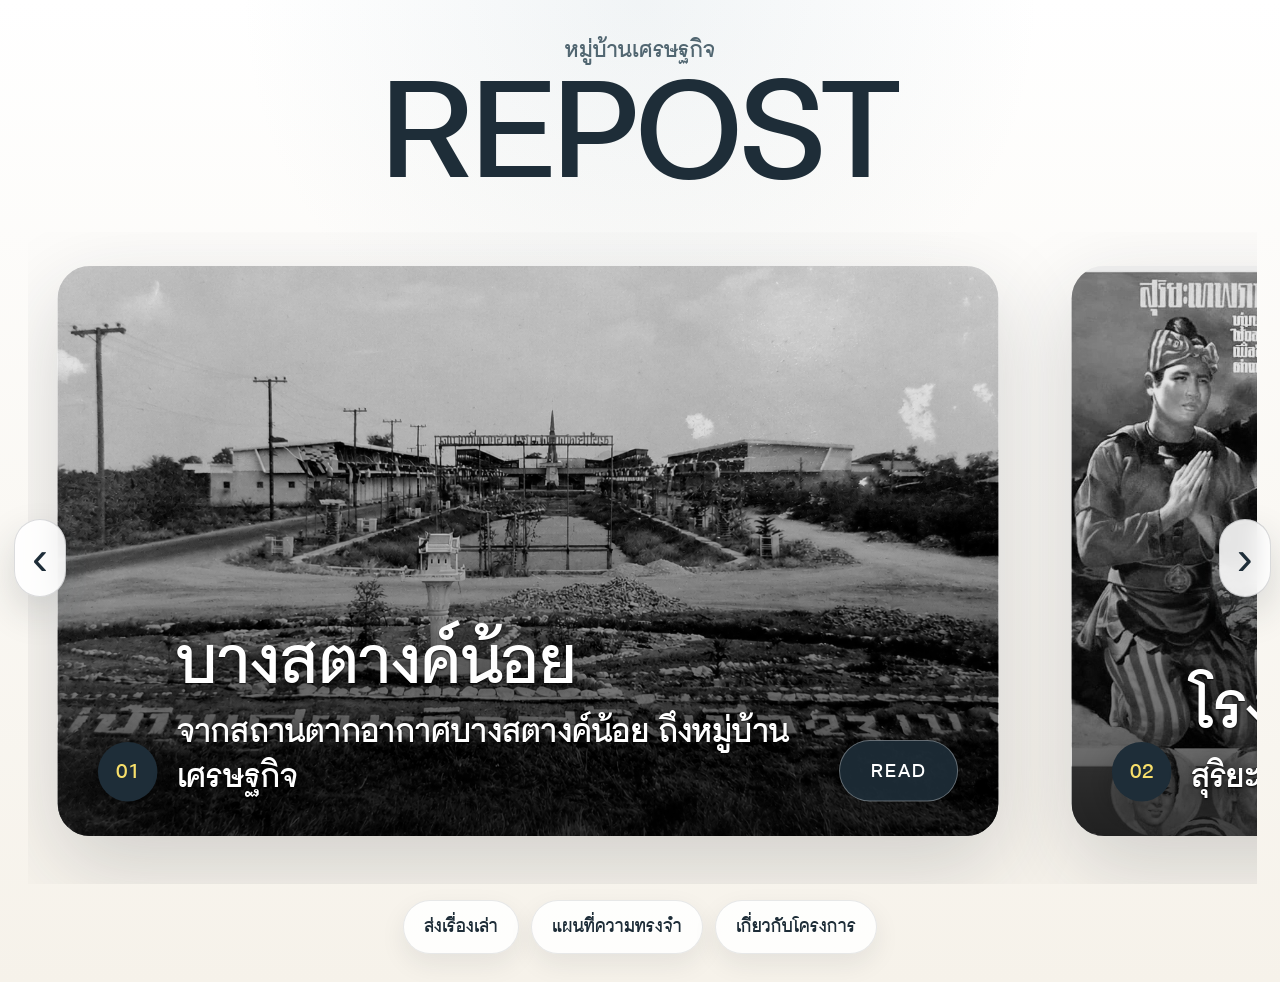
==== commit 5ddb07c6: "index.html" ====
--- a/index.html
+++ b/index.html
@@ -4,109 +4,97 @@
   <meta charset="UTF-8" />
   <meta name="viewport" content="width=device-width, initial-scale=1.0" />
 
-  <title>บางสตางค์น้อย | หมู่บ้านเศรษฐกิจ REPOST</title>
+  <title>หมู่บ้านเศรษฐกิจ REPOST</title>
 
   <link rel="stylesheet" href="style.css" />
 </head>
 
 <body>
 
-  <main class="story-detail-page">
+  <main class="app-shell">
 
-    <div class="story-detail-wrap">
+    <header class="brand-header">
+      <div class="small-title">หมู่บ้านเศรษฐกิจ</div>
+      <h1>REPOST</h1>
+    </header>
 
-      <header class="story-detail-header">
-        <div class="story-kicker">เรื่องที่ 1 | หมู่บ้านเศรษฐกิจ REPOST</div>
-        <h1>บางสตางค์น้อย</h1>
-        <p>จากสถานตากอากาศบางสตางค์น้อย ถึงหมู่บ้านเศรษฐกิจ</p>
-      </header>
+    <section class="story-stage">
 
-      <section class="story-hero">
-        <img src="pic2.svg" alt="บางสตางค์น้อย">
-      </section>
+      <button class="nav-btn nav-left" onclick="scrollStories(-1)" aria-label="เลื่อนไปซ้าย">‹</button>
 
-      <article class="story-content-card">
+      <div class="story-track" id="storyTrack">
 
-        <p>
-          ก่อนที่หมู่บ้านเศรษฐกิจจะกลายเป็นย่านที่อยู่อาศัยขนาดใหญ่อย่างทุกวันนี้
-          ที่นี่เคยเป็นหมู่บ้านจัดสรรขนาดใหญ่แห่งแรก ๆ ของประเทศไทย
-          สร้างขึ้นเมื่อ พ.ศ. 2503 โดยคุณไถง สุวรรณทัต
-        </p>
+        <article class="story-slide">
+          <a href="bang-satang-noi.html" class="story-image-link">
+            <img src="pic2.svg" alt="บางสตางค์น้อย" />
+          </a>
 
-        <p>
-          จุดเริ่มต้นของหมู่บ้านนี้น่าสนใจมาก เพราะคุณไถงไม่ได้แค่จัดสรรที่ดินเพื่อขายเท่านั้น
-          แต่ยังตั้งใจแบ่งขายที่ดินในราคาถูกให้กับผู้มีรายได้น้อยด้วย
-          บางคนที่ยากจนจริง ๆ ท่านก็ให้โดยไม่คิดเงินเลย
-          ทำให้หมู่บ้านเศรษฐกิจไม่ได้เป็นแค่ “โครงการบ้านจัดสรร”
-          แต่เหมือนเป็นพื้นที่ตั้งต้นชีวิตของผู้คนจำนวนมาก
-        </p>
+          <div class="image-shade"></div>
 
-        <p>
-          ถ้าย้อนกลับไปตอนเปิดโครงการ ทางเข้าเดิมของหมู่บ้านจะมีอยู่ 2 ช่องทาง
-          ปัจจุบันทางซ้ายกลายเป็นทางเข้าหลักที่เราเห็นกัน
-          ส่วนทางขวาก็เปลี่ยนสภาพไปเป็นซอยข้างโรงเรียนอนุบาลเด่นหล้าแล้ว
-        </p>
+          <div class="slide-content">
+            <div class="story-label">01</div>
 
-        <p>
-          จากภาพเก่า จะเห็นว่าตรงกลางทางเข้ามีบ่อน้ำ
-          มีตัวอักษรชื่อหมู่บ้านทำจากปูนซีเมนต์วางอยู่ที่พื้น
-          รอบ ๆ จัดเป็นสวน และมีศาลพระภูมิเจ้าที่ตั้งอยู่ตรงกลาง
-          พร้อมข้อความว่า “หมู่บ้านเศรษฐกิจ สร้างเมื่อ ๒๓ เม.ย. ๐๓”
-        </p>
+            <div class="story-text">
+              <h2>บางสตางค์น้อย</h2>
+              <p>จากสถานตากอากาศบางสตางค์น้อย ถึงหมู่บ้านเศรษฐกิจ</p>
+            </div>
 
-        <p>
-          แต่สิ่งที่สะดุดตาที่สุด คือป้ายไม้ตัวอักษรลอยอยู่เหนือบ่อน้ำ
-          เขียนว่า “สถานที่ตากอากาศบางสตางค์น้อย”
-        </p>
+            <a class="read-pill" href="bang-satang-noi.html">READ</a>
+          </div>
+        </article>
 
-        <p>
-          ชื่อนี้ทำให้เห็นภาพหมู่บ้านเศรษฐกิจในอดีตชัดขึ้นมาก
-          เพราะพื้นที่ด้านในสุดของหมู่บ้าน ซึ่งอยู่ห่างจากถนนเพชรเกษมเข้าไปประมาณ 3 กิโลเมตรกว่า ๆ
-          เคยมีทะเลสาบขนาดใหญ่ มีเกาะกลางน้ำ มีภูเขาจำลองที่สร้างจากปูนซีเมนต์
-          มีบังกะโลเป็นหลัง ๆ และมีเพิงกันแดดรอบทะเลสาบไว้ให้คนมาพักผ่อนในวันหยุด
-        </p>
+        <article class="story-slide">
+          <a href="rong-thai-nang.html" class="story-image-link">
+            <img src="pic3.svg" alt="โรงถ่ายหนัง" />
+          </a>
 
-        <p>
-          ที่นี่ยังเคยมีเรือแพคอยรับส่งคนไปเที่ยวเกาะกลางทะเลสาบด้วย
-          เรียกได้ว่าในอดีต หมู่บ้านเศรษฐกิจไม่ได้เป็นแค่หมู่บ้าน
-          แต่ยังเป็นเหมือนสถานที่พักผ่อนตากอากาศของผู้คนย่านบางแคอีกด้วย
-        </p>
+          <div class="image-shade"></div>
 
-        <p>
-          และถ้ามองจากพื้นที่นี้ โรงเรียนอัสสัมชัญธนบุรีก็ตั้งอยู่ใกล้กับทะเลสาบแห่งนั้นพอดี
-          เรื่องราวของหมู่บ้านเศรษฐกิจจึงไม่ได้เป็นแค่ประวัติของหมู่บ้านจัดสรรแห่งหนึ่งเท่านั้น
-          แต่ยังเกี่ยวพันกับความทรงจำของผู้คน โรงเรียน และย่านบางแคในอดีตอย่างแยกไม่ออก
-        </p>
+          <div class="slide-content">
+            <div class="story-label">02</div>
 
-      </article>
+            <div class="story-text">
+              <h2>โรงถ่ายหนัง</h2>
+              <p>สุริยะเทพภาพยนตร์กับหมู่บ้านเศรษฐกิจ</p>
+            </div>
 
-      <section class="story-gallery">
+            <a class="read-pill" href="rong-thai-nang.html">READ</a>
+          </div>
+        </article>
 
-        <figure class="story-gallery-card">
-          <img src="pic21.svg" alt="ภาพประกอบบางสตางค์น้อย">
-          <figcaption>ภาพประกอบเพิ่มเติมเกี่ยวกับบางสตางค์น้อย</figcaption>
-        </figure>
+        <article class="story-slide">
+          <a href="act-school.html" class="story-image-link">
+            <img src="pic4.svg" alt="โรงเรียนอัสสัมชัญธนบุรี" />
+          </a>
 
-        <figure class="story-gallery-card">
-          <img src="pic22.svg" alt="ภาพประกอบหมู่บ้านเศรษฐกิจในอดีต">
-          <figcaption>ภาพประกอบเพิ่มเติมเกี่ยวกับพื้นที่หมู่บ้านเศรษฐกิจในอดีต</figcaption>
-        </figure>
+          <div class="image-shade"></div>
 
-      </section>
+          <div class="slide-content">
+            <div class="story-label">03</div>
 
-      <section class="story-credit">
-        <h2>ข้อมูลอ้างอิง</h2>
-        <p>ข้อมูลจาก ม.จรัญ น้อยอิ่ม อดีตคุณครูโรงเรียนอัสสัมชัญธนบุรี</p>
-        <p>และเพจ “หมู่บ้านเศรษฐกิจบ้านฉัน” และ “เขตบางแคบ้านเรา”</p>
-      </section>
+            <div class="story-text">
+              <h2>โรงเรียนอัสสัมชัญธนบุรี</h2>
+              <p>การศึกษาในหมู่บ้านเศรษฐกิจ</p>
+            </div>
 
-      <div class="story-actions">
-        <a href="index.html" class="story-button">กลับหน้าแรก</a>
+            <a class="read-pill" href="act-school.html">READ</a>
+          </div>
+        </article>
+
       </div>
 
-    </div>
+      <button class="nav-btn nav-right" onclick="scrollStories(1)" aria-label="เลื่อนไปขวา">›</button>
+
+    </section>
+
+    <footer class="bottom-menu">
+      <a href="#">ส่งเรื่องเล่า</a>
+      <a href="#">แผนที่ความทรงจำ</a>
+      <a href="#">เกี่ยวกับโครงการ</a>
+    </footer>
 
   </main>
 
+  <script src="script.js"></script>
 </body>
 </html>
--- a/style.css
+++ b/style.css
@@ -1,163 +1,440 @@
-/* =========================
-   STORY DETAIL PAGE LAYOUT
-========================= */
-
-.detail-page {
+@font-face {
+  font-family: "ChulaCharasNew";
+  src: url("ChulaCharasNewReg.ttf") format("truetype");
+  font-weight: 400;
+  font-style: normal;
+}
+
+@font-face {
+  font-family: "ChulaCharasNew";
+  src: url("ChulaCharasNewBold.ttf") format("truetype");
+  font-weight: 700;
+  font-style: normal;
+}
+
+@font-face {
+  font-family: "ChulaCharasNew";
+  src: url("ChulaCharasNewIta.ttf") format("truetype");
+  font-weight: 400;
+  font-style: italic;
+}
+
+@font-face {
+  font-family: "ChulaCharasNew";
+  src: url("ChulaCharasNewBoldIta.ttf") format("truetype");
+  font-weight: 700;
+  font-style: italic;
+}
+
+* {
+  box-sizing: border-box;
+}
+
+html {
+  scroll-behavior: smooth;
+}
+
+body {
+  margin: 0;
   min-height: 100vh;
-  padding: 36px 20px 44px;
+  font-family: "ChulaCharasNew", serif;
   background:
     radial-gradient(circle at top, rgba(167, 188, 198, 0.16), transparent 34%),
     linear-gradient(180deg, #ffffff 0%, #f6f2ea 100%);
-}
-
-.story-page-wrap {
+  color: #1e2d38;
+  overflow-x: hidden;
+}
+
+/* =========================
+   HOME PAGE
+========================= */
+
+.app-shell {
+  min-height: 100vh;
+  padding: 34px 28px 28px;
+  display: flex;
+  flex-direction: column;
+}
+
+.brand-header {
+  text-align: center;
+  margin-bottom: 26px;
+}
+
+.small-title {
+  font-size: 25px;
+  font-weight: 700;
+  color: #516671;
+}
+
+.brand-header h1 {
+  margin: 0;
+  font-size: clamp(88px, 13vw, 160px);
+  line-height: 0.86;
+  font-weight: 700;
+  letter-spacing: -2px;
+  color: #1e2d38;
+}
+
+.story-stage {
+  position: relative;
+  flex: 1;
+  width: min(1260px, 96vw);
+  margin: 0 auto;
+  display: flex;
+  align-items: center;
+}
+
+.story-track {
+  width: 100%;
+  display: flex;
+  gap: 34px;
+  overflow-x: auto;
+  scroll-snap-type: x mandatory;
+  padding: 22px 10px 36px;
+}
+
+.story-track::-webkit-scrollbar {
+  height: 10px;
+}
+
+.story-track::-webkit-scrollbar-track {
+  background: rgba(63, 95, 115, 0.12);
+  border-radius: 999px;
+}
+
+.story-track::-webkit-scrollbar-thumb {
+  background: rgba(63, 95, 115, 0.42);
+  border-radius: 999px;
+}
+
+.story-slide {
+  position: relative;
+  flex: 0 0 min(86vw, 980px);
+  height: min(66vh, 690px);
+  min-height: 520px;
+  border-radius: 34px;
+  overflow: hidden;
+  scroll-snap-align: center;
+  background: #ffffff;
+  box-shadow:
+    0 30px 86px rgba(31, 41, 51, 0.18),
+    inset 0 0 0 1px rgba(31, 41, 51, 0.08);
+  transform: scale(0.96);
+  transition:
+    transform 0.45s ease,
+    box-shadow 0.45s ease;
+}
+
+.story-slide:hover,
+.story-slide.is-touching {
+  transform: scale(1);
+  box-shadow:
+    0 40px 110px rgba(31, 41, 51, 0.28),
+    inset 0 0 0 1px rgba(31, 41, 51, 0.1);
+}
+
+.story-image-link {
+  display: block;
+  width: 100%;
+  height: 100%;
+}
+
+.story-slide img {
+  width: 100%;
+  height: 100%;
+  object-fit: cover;
+  filter: grayscale(100%);
+  transform: scale(1.02);
+  transition:
+    filter 0.75s ease,
+    transform 0.75s ease;
+}
+
+.story-slide:hover img,
+.story-slide.is-touching img {
+  filter: grayscale(0%);
+  transform: scale(1.06);
+}
+
+.image-shade {
+  position: absolute;
+  inset: 0;
+  pointer-events: none;
+  background:
+    linear-gradient(
+      to top,
+      rgba(0, 0, 0, 0.72) 0%,
+      rgba(0, 0, 0, 0.42) 32%,
+      rgba(0, 0, 0, 0.12) 62%,
+      rgba(0, 0, 0, 0.08) 100%
+    );
+}
+
+.slide-content {
+  position: absolute;
+  left: 42px;
+  right: 42px;
+  bottom: 36px;
+  display: grid;
+  grid-template-columns: auto 1fr auto;
+  align-items: end;
+  gap: 20px;
+  color: #ffffff;
+}
+
+.story-label {
+  width: 62px;
+  height: 62px;
+  border-radius: 50%;
+  display: grid;
+  place-items: center;
+  background: #1e2d38;
+  color: #f8df6a;
+  font-size: 25px;
+  font-weight: 700;
+  box-shadow: 0 14px 36px rgba(0, 0, 0, 0.32);
+}
+
+.story-text h2 {
+  margin: 0;
+  font-size: clamp(54px, 6vw, 92px);
+  line-height: 0.96;
+  font-weight: 700;
+  color: #ffffff;
+  text-shadow:
+    0 4px 24px rgba(0, 0, 0, 0.78),
+    0 1px 2px rgba(0, 0, 0, 0.8);
+}
+
+.story-text p {
+  margin: 12px 0 0;
+  max-width: 760px;
+  font-size: clamp(26px, 3vw, 42px);
+  line-height: 1.22;
+  font-weight: 700;
+  color: #ffffff;
+  text-shadow:
+    0 4px 22px rgba(0, 0, 0, 0.82),
+    0 1px 2px rgba(0, 0, 0, 0.8);
+}
+
+.read-pill {
+  text-decoration: none;
+  color: #ffffff;
+  font-size: 22px;
+  font-weight: 700;
+  letter-spacing: 1.4px;
+  padding: 16px 32px;
+  border-radius: 999px;
+  background: rgba(30, 45, 56, 0.92);
+  border: 1px solid rgba(255, 255, 255, 0.32);
+  box-shadow: 0 14px 34px rgba(0, 0, 0, 0.34);
+  transition:
+    transform 0.3s ease,
+    background 0.3s ease;
+}
+
+.read-pill:hover {
+  transform: translateY(-3px);
+  background: rgba(63, 95, 115, 0.98);
+}
+
+.nav-btn {
+  position: absolute;
+  z-index: 5;
+  top: 50%;
+  transform: translateY(-50%);
+  width: 52px;
+  height: 78px;
+  border-radius: 999px;
+  border: 1px solid rgba(31, 41, 51, 0.16);
+  background: rgba(255, 255, 255, 0.88);
+  color: #1e2d38;
+  font-size: 48px;
+  line-height: 1;
+  cursor: pointer;
+  backdrop-filter: blur(10px);
+  box-shadow: 0 16px 38px rgba(31, 41, 51, 0.16);
+}
+
+.nav-left {
+  left: -14px;
+}
+
+.nav-right {
+  right: -14px;
+}
+
+.nav-btn:hover {
+  background: #ffffff;
+}
+
+.bottom-menu {
+  display: flex;
+  justify-content: center;
+  gap: 12px;
+  flex-wrap: wrap;
+  padding-top: 16px;
+}
+
+.bottom-menu a {
+  color: #1e2d38;
+  text-decoration: none;
+  padding: 12px 20px;
+  border-radius: 999px;
+  background: rgba(255, 255, 255, 0.86);
+  border: 1px solid rgba(31, 41, 51, 0.1);
+  box-shadow: 0 10px 26px rgba(31, 41, 51, 0.08);
+  font-size: 20px;
+  font-weight: 700;
+}
+
+.bottom-menu a:hover {
+  background: #ffffff;
+}
+
+/* =========================
+   STORY DETAIL PAGE
+========================= */
+
+.story-detail-page {
+  width: 100%;
+  min-height: 100vh;
+  padding: 42px 22px 56px;
+  background:
+    radial-gradient(circle at top, rgba(167, 188, 198, 0.16), transparent 34%),
+    linear-gradient(180deg, #ffffff 0%, #f6f2ea 100%);
+}
+
+.story-detail-wrap {
   width: min(1180px, 100%);
   margin: 0 auto;
 }
 
-/* ---------- Header ---------- */
-
-.detail-header-story {
+.story-detail-header {
+  width: min(1000px, 100%);
+  margin: 0 auto 32px;
+  padding: 0 16px;
   text-align: center;
-  margin-bottom: 28px;
-  padding: 0 14px;
-}
-
-.detail-header-story .small-title {
+}
+
+.story-kicker {
+  margin-bottom: 10px;
   font-size: 24px;
   font-weight: 700;
   color: #5a6d79;
-  margin-bottom: 10px;
-}
-
-.detail-header-story h1 {
+}
+
+.story-detail-header h1 {
   margin: 0;
-  font-size: clamp(56px, 8vw, 112px);
+  font-size: clamp(60px, 8vw, 118px);
   line-height: 0.95;
   font-weight: 700;
   color: #1e2d38;
 }
 
-.detail-header-story p {
-  margin: 14px auto 0;
+.story-detail-header p {
+  margin: 16px auto 0;
   max-width: 900px;
-  font-size: clamp(22px, 2.5vw, 34px);
+  font-size: clamp(24px, 2.8vw, 36px);
   line-height: 1.35;
   font-weight: 700;
   color: #5d6c77;
 }
 
-/* ---------- Hero image ---------- */
-
-.story-hero-image {
-  width: 100%;
-  margin: 0 auto 32px;
+.story-hero {
+  width: 100%;
+  margin: 0 auto 34px;
   border-radius: 34px;
   overflow: hidden;
   box-shadow: 0 24px 70px rgba(31, 41, 51, 0.14);
 }
 
-.story-hero-image img {
+.story-hero img {
   width: 100%;
   height: auto;
   display: block;
 }
 
-/* ---------- Article ---------- */
-
-.story-article-card {
+.story-content-card {
   width: min(920px, 100%);
-  margin: 0 auto 32px;
-  padding: 38px 36px;
+  margin: 0 auto 34px;
+  padding: 40px 38px;
   border-radius: 30px;
-  background: rgba(255, 255, 255, 0.9);
+  background: rgba(255, 255, 255, 0.92);
   border: 1px solid rgba(31, 41, 51, 0.08);
   box-shadow: 0 18px 50px rgba(31, 41, 51, 0.08);
 }
 
-.story-article-text p {
+.story-content-card p {
   margin: 0 0 22px;
   font-size: 24px;
   line-height: 1.95;
   color: #3f4b55;
 }
 
-/* ---------- Gallery ---------- */
-
-.story-gallery-section {
-  width: 100%;
-  margin: 0 auto 32px;
-}
-
-.story-gallery-grid {
+.story-gallery {
+  width: 100%;
+  margin: 0 auto 34px;
   display: grid;
   grid-template-columns: 1fr 1fr;
   gap: 24px;
 }
 
-.story-gallery-item {
+.story-gallery-card {
   margin: 0;
-  background: rgba(255, 255, 255, 0.9);
+  background: rgba(255, 255, 255, 0.92);
   border-radius: 28px;
   overflow: hidden;
   border: 1px solid rgba(31, 41, 51, 0.08);
   box-shadow: 0 18px 50px rgba(31, 41, 51, 0.08);
 }
 
-.story-gallery-item img {
+.story-gallery-card img {
   width: 100%;
   height: 380px;
   object-fit: cover;
   display: block;
 }
 
-.story-gallery-item figcaption {
+.story-gallery-card figcaption {
   padding: 16px 18px 20px;
   font-size: 20px;
   line-height: 1.6;
   color: #566773;
 }
 
-/* ---------- Credit ---------- */
-
-.story-credit-card {
+.story-credit {
   width: min(920px, 100%);
   margin: 0 auto 30px;
   padding: 30px 32px;
   border-radius: 28px;
-  background: rgba(255, 255, 255, 0.9);
+  background: rgba(255, 255, 255, 0.92);
   border: 1px solid rgba(31, 41, 51, 0.08);
   box-shadow: 0 18px 50px rgba(31, 41, 51, 0.08);
 }
 
-.story-credit-card h2 {
+.story-credit h2 {
   margin: 0 0 14px;
   font-size: 34px;
-  line-height: 1.2;
   color: #1e2d38;
 }
 
-.story-credit-card p {
+.story-credit p {
   margin: 0 0 10px;
   font-size: 22px;
   line-height: 1.8;
   color: #4f5e69;
 }
 
-/* ---------- Actions ---------- */
-
-.detail-actions {
+.story-actions {
   display: flex;
-  gap: 12px;
-  flex-wrap: wrap;
-}
-
-.detail-actions-center {
   justify-content: center;
-  margin-bottom: 10px;
-}
-
-.detail-actions-center .read-pill {
+  margin-bottom: 20px;
+}
+
+.story-button {
   text-decoration: none;
   color: #ffffff;
   font-size: 22px;
@@ -168,10 +445,12 @@
   background: #334150;
   border: 1px solid rgba(255,255,255,0.25);
   box-shadow: 0 14px 30px rgba(31, 41, 51, 0.16);
-  transition: transform 0.25s ease, background 0.25s ease;
-}
-
-.detail-actions-center .read-pill:hover {
+  transition:
+    transform 0.25s ease,
+    background 0.25s ease;
+}
+
+.story-button:hover {
   transform: translateY(-2px);
   background: #435565;
 }
@@ -181,86 +460,142 @@
 ========================= */
 
 @media (max-width: 900px) {
-  .story-gallery-grid {
+  .story-gallery {
     grid-template-columns: 1fr;
   }
 
-  .story-gallery-item img {
+  .story-gallery-card img {
     height: 320px;
   }
 }
 
 @media (max-width: 760px) {
-  .detail-page {
-    padding: 24px 14px 36px;
-  }
-
-  .detail-header-story {
+  .app-shell {
+    padding: 24px 16px 22px;
+  }
+
+  .small-title {
+    font-size: 21px;
+  }
+
+  .brand-header h1 {
+    font-size: 76px;
+  }
+
+  .story-stage {
+    width: 100%;
+  }
+
+  .story-track {
+    gap: 18px;
+  }
+
+  .story-slide {
+    flex-basis: 88vw;
+    height: 66vh;
+    min-height: 520px;
+    border-radius: 26px;
+  }
+
+  .slide-content {
+    left: 22px;
+    right: 22px;
+    bottom: 22px;
+    grid-template-columns: 1fr;
+    gap: 12px;
+  }
+
+  .story-label {
+    width: 50px;
+    height: 50px;
+    font-size: 21px;
+  }
+
+  .story-text h2 {
+    font-size: 48px;
+  }
+
+  .story-text p {
+    font-size: 26px;
+  }
+
+  .read-pill {
+    justify-self: start;
+    font-size: 18px;
+  }
+
+  .nav-btn {
+    display: none;
+  }
+
+  .story-detail-page {
+    padding: 24px 14px 40px;
+  }
+
+  .story-detail-header {
+    margin-bottom: 24px;
     padding: 0 4px;
-    margin-bottom: 22px;
-  }
-
-  .detail-header-story .small-title {
+  }
+
+  .story-kicker {
     font-size: 18px;
   }
 
-  .detail-header-story h1 {
-    font-size: 52px;
-  }
-
-  .detail-header-story p {
+  .story-detail-header h1 {
+    font-size: 54px;
+  }
+
+  .story-detail-header p {
     font-size: 22px;
   }
 
-  .story-hero-image {
+  .story-hero {
     border-radius: 24px;
-    margin-bottom: 22px;
-  }
-
-  .story-article-card {
+    margin-bottom: 24px;
+  }
+
+  .story-content-card {
     padding: 24px 20px;
     border-radius: 22px;
-    margin-bottom: 22px;
-  }
-
-  .story-article-text p {
+  }
+
+  .story-content-card p {
     font-size: 20px;
     line-height: 1.9;
   }
 
-  .story-gallery-grid {
+  .story-gallery {
     gap: 18px;
   }
 
-  .story-gallery-item {
+  .story-gallery-card {
     border-radius: 22px;
   }
 
-  .story-gallery-item img {
-    height: 250px;
-  }
-
-  .story-gallery-item figcaption {
+  .story-gallery-card img {
+    height: 260px;
+  }
+
+  .story-gallery-card figcaption {
     padding: 14px 16px 18px;
     font-size: 18px;
   }
 
-  .story-credit-card {
+  .story-credit {
     padding: 22px 18px;
     border-radius: 22px;
-    margin-bottom: 22px;
-  }
-
-  .story-credit-card h2 {
+  }
+
+  .story-credit h2 {
     font-size: 28px;
   }
 
-  .story-credit-card p {
+  .story-credit p {
     font-size: 19px;
     line-height: 1.75;
   }
 
-  .detail-actions-center .read-pill {
+  .story-button {
     font-size: 18px;
     padding: 16px 28px;
   }
